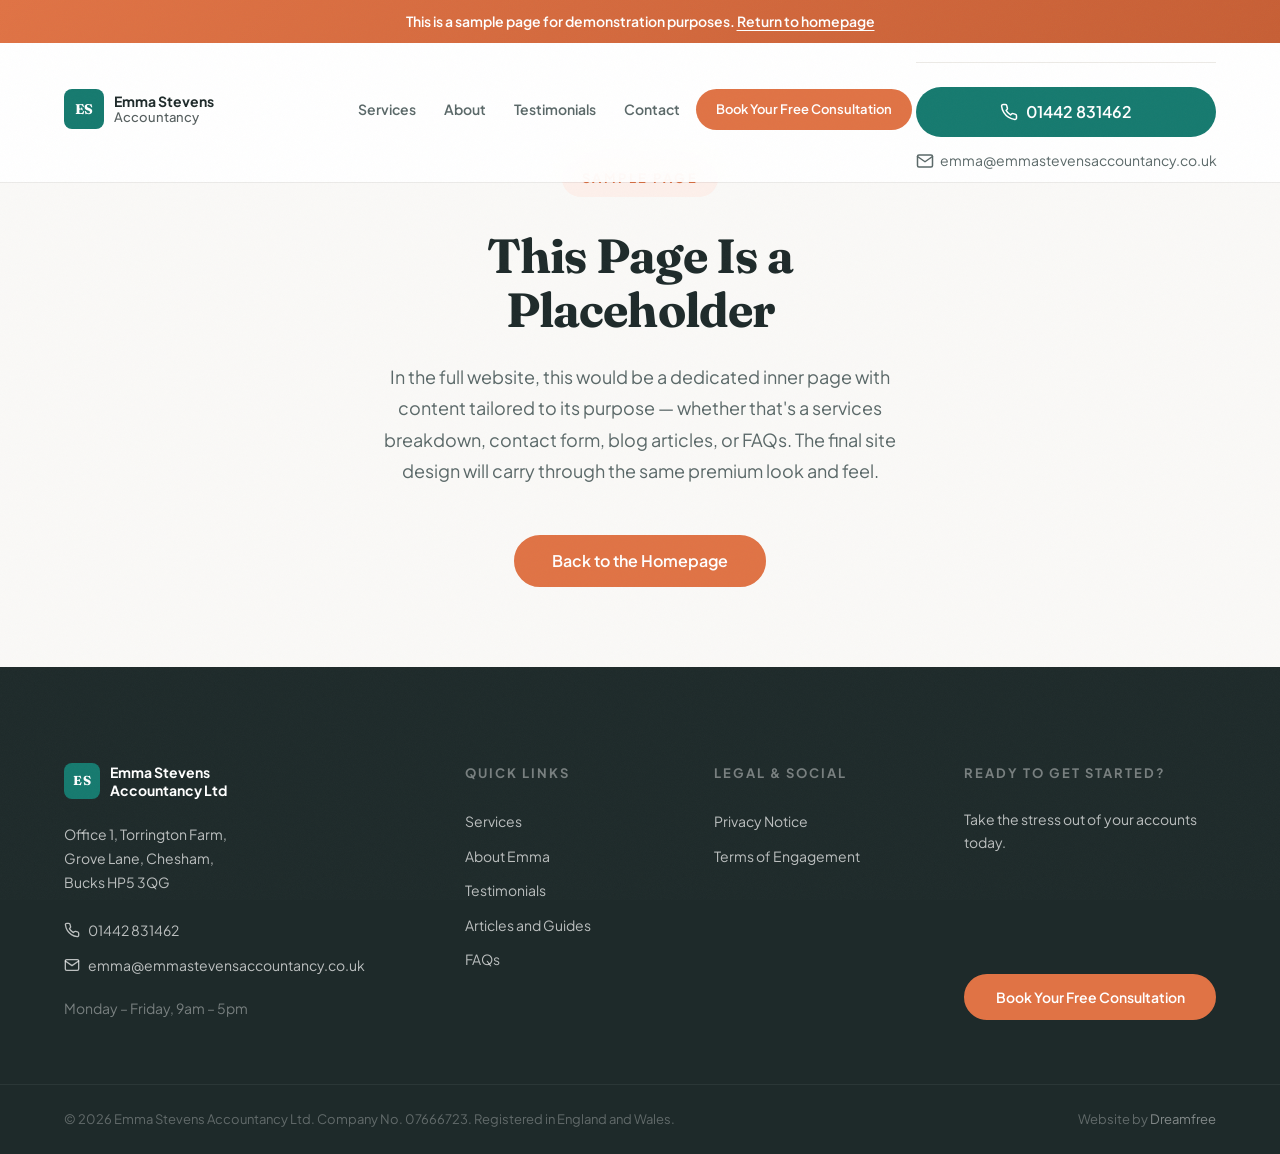
==== sample.html @ e162d207 "Initial commit: Emma Stevens Accountancy demo site StoryBrand SB7 framework homepage with all 10 sec" ====
<!DOCTYPE html>
<html lang="en">
<head>
    <meta charset="UTF-8">
    <meta name="viewport" content="width=device-width, initial-scale=1.0">
    <title>Sample Page | Emma Stevens Accountancy</title>
    <meta name="robots" content="noindex, nofollow">
    <link rel="preconnect" href="https://fonts.googleapis.com">
    <link rel="preconnect" href="https://fonts.gstatic.com" crossorigin>
    <link href="https://fonts.googleapis.com/css2?family=Fraunces:opsz,wght@9..144,400;9..144,500;9..144,600;9..144,700;9..144,800&family=Plus+Jakarta+Sans:wght@300;400;500;600;700;800&display=swap" rel="stylesheet">
    <link rel="stylesheet" href="styles.css">
    <style>
        .sample-banner {
            background: linear-gradient(135deg, var(--color-accent), var(--color-accent-dark));
            color: #fff;
            text-align: center;
            padding: 0.625rem 1rem;
            font-size: var(--fs-sm);
            font-weight: 600;
            position: fixed;
            top: 0; left: 0; right: 0;
            z-index: 100;
        }
        .sample-banner a { color: #fff; text-decoration: underline; text-underline-offset: 3px; }
        .nav { top: 36px; }
        .sample-page { min-height: 70vh; display: flex; align-items: center; justify-content: center; text-align: center; padding: 10rem 1.5rem 5rem; background: var(--color-bg); }
        .sample-page__inner { max-width: 560px; }
        .sample-page__tag {
            display: inline-flex; align-items: center; gap: 0.5rem;
            font-size: var(--fs-xs); font-weight: 700; text-transform: uppercase;
            letter-spacing: 2.5px; color: var(--color-accent);
            background: var(--color-accent-light); padding: 0.5rem 1.25rem;
            border-radius: 50px; margin-bottom: var(--space-xl);
        }
        .sample-page__title {
            font-family: var(--font-heading); font-size: clamp(var(--fs-3xl), 4vw, var(--fs-4xl));
            font-weight: 700; line-height: var(--lh-heading);
            margin-bottom: var(--space-lg); letter-spacing: -0.02em;
        }
        .sample-page__text { font-size: var(--fs-lg); color: var(--color-text-muted); line-height: 1.75; margin-bottom: var(--space-2xl); }
    </style>
</head>
<body>
    <div class="grain" aria-hidden="true"></div>

    <div class="sample-banner">
        This is a sample page for demonstration purposes. <a href="index.html">Return to homepage</a>
    </div>

    <header class="nav nav--scrolled" id="nav">
        <div class="nav__inner">
            <a href="index.html" class="nav__logo" aria-label="Emma Stevens Accountancy - Home">
                <span class="nav__logo-icon">ES</span>
                <span class="nav__logo-text" style="color: var(--color-text);">Emma Stevens<span class="nav__logo-sub">Accountancy</span></span>
            </a>
            <button class="nav__toggle" id="navToggle" aria-label="Open menu" aria-expanded="false">
                <span style="background: var(--color-text);"></span>
                <span style="background: var(--color-text);"></span>
                <span style="background: var(--color-text);"></span>
            </button>
            <nav class="nav__menu" id="navMenu" role="navigation" aria-label="Main navigation">
                <a href="index.html#services" class="nav__link">Services</a>
                <a href="index.html#guide" class="nav__link">About</a>
                <a href="index.html#testimonials" class="nav__link">Testimonials</a>
                <a href="sample.html" class="nav__link">Contact</a>
                <a href="index.html#book" class="nav__cta">Book Your Free Consultation</a>
                <div class="nav__mobile-contact">
                    <a href="tel:01442831462" class="nav__phone">
                        <svg width="18" height="18" viewBox="0 0 24 24" fill="none" stroke="currentColor" stroke-width="2" stroke-linecap="round" stroke-linejoin="round" aria-hidden="true"><path d="M22 16.92v3a2 2 0 0 1-2.18 2 19.79 19.79 0 0 1-8.63-3.07 19.5 19.5 0 0 1-6-6 19.79 19.79 0 0 1-3.07-8.67A2 2 0 0 1 4.11 2h3a2 2 0 0 1 2 1.72 12.84 12.84 0 0 0 .7 2.81 2 2 0 0 1-.45 2.11L8.09 9.91a16 16 0 0 0 6 6l1.27-1.27a2 2 0 0 1 2.11-.45 12.84 12.84 0 0 0 2.81.7A2 2 0 0 1 22 16.92z"/></svg>
                        01442 831462
                    </a>
                    <a href="mailto:emma@emmastevensaccountancy.co.uk" class="nav__email">
                        <svg width="18" height="18" viewBox="0 0 24 24" fill="none" stroke="currentColor" stroke-width="2" stroke-linecap="round" stroke-linejoin="round" aria-hidden="true"><path d="M4 4h16c1.1 0 2 .9 2 2v12c0 1.1-.9 2-2 2H4c-1.1 0-2-.9-2-2V6c0-1.1.9-2 2-2z"/><polyline points="22,6 12,13 2,6"/></svg>
                        emma@emmastevensaccountancy.co.uk
                    </a>
                </div>
            </nav>
        </div>
    </header>

    <main class="sample-page">
        <div class="sample-page__inner">
            <span class="sample-page__tag">Sample Page</span>
            <h1 class="sample-page__title">This Page Is a Placeholder</h1>
            <p class="sample-page__text">In the full website, this would be a dedicated inner page with content tailored to its purpose &mdash; whether that's a services breakdown, contact form, blog articles, or FAQs. The final site design will carry through the same premium look and feel.</p>
            <a href="index.html" class="btn btn--primary btn--lg">Back to the Homepage</a>
        </div>
    </main>

    <footer class="footer">
        <div class="container">
            <div class="footer__grid">
                <div class="footer__col">
                    <div class="footer__brand">
                        <span class="nav__logo-icon">ES</span>
                        <span class="footer__brand-name">Emma Stevens<br>Accountancy Ltd</span>
                    </div>
                    <address class="footer__address">Office 1, Torrington Farm,<br>Grove Lane, Chesham,<br>Bucks HP5 3QG</address>
                    <div class="footer__contact-row"><a href="tel:01442831462" class="footer__link"><svg width="16" height="16" viewBox="0 0 24 24" fill="none" stroke="currentColor" stroke-width="2" stroke-linecap="round" stroke-linejoin="round"><path d="M22 16.92v3a2 2 0 0 1-2.18 2 19.79 19.79 0 0 1-8.63-3.07 19.5 19.5 0 0 1-6-6 19.79 19.79 0 0 1-3.07-8.67A2 2 0 0 1 4.11 2h3a2 2 0 0 1 2 1.72 12.84 12.84 0 0 0 .7 2.81 2 2 0 0 1-.45 2.11L8.09 9.91a16 16 0 0 0 6 6l1.27-1.27a2 2 0 0 1 2.11-.45 12.84 12.84 0 0 0 2.81.7A2 2 0 0 1 22 16.92z"/></svg> 01442 831462</a></div>
                    <div class="footer__contact-row"><a href="mailto:emma@emmastevensaccountancy.co.uk" class="footer__link"><svg width="16" height="16" viewBox="0 0 24 24" fill="none" stroke="currentColor" stroke-width="2" stroke-linecap="round" stroke-linejoin="round"><path d="M4 4h16c1.1 0 2 .9 2 2v12c0 1.1-.9 2-2 2H4c-1.1 0-2-.9-2-2V6c0-1.1.9-2 2-2z"/><polyline points="22,6 12,13 2,6"/></svg> emma@emmastevensaccountancy.co.uk</a></div>
                    <p class="footer__hours">Monday &ndash; Friday, 9am &ndash; 5pm</p>
                </div>
                <div class="footer__col">
                    <h4 class="footer__heading">Quick Links</h4>
                    <ul class="footer__links">
                        <li><a href="index.html#services">Services</a></li>
                        <li><a href="index.html#guide">About Emma</a></li>
                        <li><a href="index.html#testimonials">Testimonials</a></li>
                        <li><a href="sample.html">Articles and Guides</a></li>
                        <li><a href="sample.html">FAQs</a></li>
                    </ul>
                </div>
                <div class="footer__col">
                    <h4 class="footer__heading">Legal &amp; Social</h4>
                    <ul class="footer__links">
                        <li><a href="sample.html">Privacy Notice</a></li>
                        <li><a href="sample.html">Terms of Engagement</a></li>
                    </ul>
                </div>
                <div class="footer__col footer__col--cta">
                    <h4 class="footer__heading">Ready to get started?</h4>
                    <p class="footer__cta-text">Take the stress out of your accounts today.</p>
                    <a href="index.html#book" class="btn btn--primary btn--full">Book Your Free Consultation</a>
                </div>
            </div>
        </div>
        <div class="footer__bottom">
            <div class="container footer__bottom-inner">
                <p>&copy; 2026 Emma Stevens Accountancy Ltd. Company No. 07666723. Registered in England and Wales.</p>
                <p>Website by <a href="sample.html" class="footer__dreamfree">Dreamfree</a></p>
            </div>
        </div>
    </footer>

    <script>
        var t = document.getElementById('navToggle'), m = document.getElementById('navMenu');
        if (t && m) { t.addEventListener('click', function () { var o = m.classList.toggle('is-open'); t.setAttribute('aria-expanded', o); document.body.style.overflow = o ? 'hidden' : ''; }); m.querySelectorAll('a').forEach(function (l) { l.addEventListener('click', function () { m.classList.remove('is-open'); t.setAttribute('aria-expanded', 'false'); document.body.style.overflow = ''; }); }); }
    </script>
</body>
</html>
---- styles.css ----
/* ============================================================
   EMMA STEVENS ACCOUNTANCY — Premium Design System v2
   Typography: Fraunces (headings) + Plus Jakarta Sans (body)
   Palette: Deep Teal + Warm Coral + Soft Gold accents
   ============================================================ */

:root {
    --color-primary:       #167a6f;
    --color-primary-dark:  #0f5c53;
    --color-primary-deeper:#0a3d38;
    --color-primary-light: #e0f5f1;
    --color-primary-50:    #f0faf8;
    --color-accent:        #e07345;
    --color-accent-dark:   #c75f35;
    --color-accent-light:  #fdf0eb;
    --color-gold:          #c9a84c;
    --color-gold-light:    #faf5e8;
    --color-bg:            #faf9f7;
    --color-bg-alt:        #f4f2ef;
    --color-bg-white:      #ffffff;
    --color-text:          #1e2a2a;
    --color-text-muted:    #5a6868;
    --color-text-light:    #8a9696;
    --color-border:        #e2dfd9;
    --color-border-light:  #eceae6;

    --font-heading: 'Fraunces', Georgia, serif;
    --font-body:    'Plus Jakarta Sans', -apple-system, BlinkMacSystemFont, 'Segoe UI', sans-serif;

    --fs-base:  1rem;
    --fs-sm:    0.875rem;
    --fs-xs:    0.8125rem;
    --fs-lg:    1.125rem;
    --fs-xl:    1.25rem;
    --fs-2xl:   1.5rem;
    --fs-3xl:   2.25rem;
    --fs-4xl:   3rem;
    --fs-5xl:   3.75rem;
    --fs-6xl:   4.5rem;
    --lh-body:  1.65;
    --lh-heading: 1.12;

    --space-xs:  0.5rem;
    --space-sm:  0.75rem;
    --space-md:  1rem;
    --space-lg:  1.5rem;
    --space-xl:  2rem;
    --space-2xl: 3rem;
    --space-3xl: 4rem;
    --space-4xl: 6rem;
    --space-5xl: 8rem;
    --space-6xl: 10rem;

    --container-max: 1200px;
    --container-pad: 1.5rem;
    --radius:    14px;
    --radius-sm: 8px;
    --radius-lg: 24px;
    --radius-xl: 32px;

    --ease-out:   cubic-bezier(0.22, 1, 0.36, 1);
    --ease-spring: cubic-bezier(0.34, 1.56, 0.64, 1);
    --transition-fast: 180ms var(--ease-out);
    --transition-base: 300ms var(--ease-out);
    --transition-slow: 500ms var(--ease-out);

    --shadow-sm:  0 1px 3px rgba(0,0,0,0.03), 0 1px 2px rgba(0,0,0,0.05);
    --shadow-md:  0 4px 16px rgba(0,0,0,0.06), 0 2px 4px rgba(0,0,0,0.03);
    --shadow-lg:  0 16px 48px rgba(0,0,0,0.08), 0 4px 12px rgba(0,0,0,0.03);
    --shadow-xl:  0 24px 64px rgba(0,0,0,0.12), 0 8px 24px rgba(0,0,0,0.04);
    --shadow-glow: 0 8px 32px rgba(224, 115, 69, 0.4);

    --z-loader: 100;
    --z-nav:    50;
    --z-mobile: 40;
    --z-overlay: 30;
}

/* ---------- RESET ---------- */
*, *::before, *::after { box-sizing: border-box; margin: 0; padding: 0; }
html { scroll-behavior: smooth; scroll-padding-top: 80px; -webkit-text-size-adjust: 100%; }

@media (prefers-reduced-motion: reduce) {
    html { scroll-behavior: auto; }
    *, *::before, *::after {
        animation-duration: 0.01ms !important;
        transition-duration: 0.01ms !important;
    }
}

body {
    font-family: var(--font-body);
    font-size: var(--fs-base);
    line-height: var(--lh-body);
    color: var(--color-text);
    background: var(--color-bg);
    -webkit-font-smoothing: antialiased;
    -moz-osx-font-smoothing: grayscale;
    overflow-x: hidden;
}
body.is-loading { overflow: hidden; }

img { max-width: 100%; height: auto; display: block; }
a { color: inherit; text-decoration: none; }
ul, ol { list-style: none; }
address { font-style: normal; }
.sr-only { position: absolute; width: 1px; height: 1px; padding: 0; margin: -1px; overflow: hidden; clip: rect(0,0,0,0); white-space: nowrap; border: 0; }

.container { max-width: var(--container-max); margin: 0 auto; padding: 0 var(--container-pad); }

/* ---------- GRAIN OVERLAY ---------- */
.grain {
    position: fixed;
    inset: 0;
    pointer-events: none;
    z-index: 999;
    opacity: 0.028;
    background-image: url("data:image/svg+xml,%3Csvg viewBox='0 0 256 256' xmlns='http://www.w3.org/2000/svg'%3E%3Cfilter id='n'%3E%3CfeTurbulence type='fractalNoise' baseFrequency='0.9' numOctaves='4' stitchTiles='stitch'/%3E%3C/filter%3E%3Crect width='100%25' height='100%25' filter='url(%23n)'/%3E%3C/svg%3E");
    background-repeat: repeat;
    background-size: 180px;
}

/* ---------- PAGE LOADER ---------- */
.loader {
    position: fixed;
    inset: 0;
    z-index: var(--z-loader);
    background: var(--color-primary-deeper);
    display: flex;
    align-items: center;
    justify-content: center;
    transition: opacity 0.6s var(--ease-out), visibility 0.6s;
}
.loader.is-hidden { opacity: 0; visibility: hidden; pointer-events: none; }
.loader__inner { text-align: center; }
.loader__logo {
    display: inline-flex;
    align-items: center;
    justify-content: center;
    width: 56px;
    height: 56px;
    background: var(--color-primary);
    color: #fff;
    font-family: var(--font-heading);
    font-weight: 700;
    font-size: var(--fs-xl);
    border-radius: var(--radius-sm);
    margin-bottom: var(--space-xl);
    letter-spacing: 1px;
}
.loader__bar {
    width: 120px;
    height: 3px;
    background: rgba(255,255,255,0.15);
    border-radius: 3px;
    overflow: hidden;
}
.loader__fill {
    width: 0;
    height: 100%;
    background: var(--color-accent);
    border-radius: 3px;
    animation: loaderFill 1.2s var(--ease-out) forwards;
}
@keyframes loaderFill { to { width: 100%; } }

/* ---------- SECTION TAGS & TITLES ---------- */
.section-tag {
    display: inline-flex;
    align-items: center;
    gap: 0.5rem;
    font-family: var(--font-body);
    font-size: var(--fs-xs);
    font-weight: 700;
    text-transform: uppercase;
    letter-spacing: 2.5px;
    color: var(--color-primary);
    margin-bottom: var(--space-lg);
}
.section-tag::before {
    content: '';
    width: 24px;
    height: 2px;
    background: var(--color-primary);
    border-radius: 2px;
}
.section-tag--light { color: rgba(255,255,255,0.7); }
.section-tag--light::before { background: rgba(255,255,255,0.3); }

.section-title {
    font-family: var(--font-heading);
    font-size: clamp(var(--fs-3xl), 4vw, var(--fs-4xl));
    font-weight: 700;
    line-height: var(--lh-heading);
    text-align: center;
    color: var(--color-text);
    margin-bottom: var(--space-md);
    letter-spacing: -0.02em;
}
.section-title--left { text-align: left; }
.section-subtitle {
    font-size: var(--fs-lg);
    color: var(--color-text-muted);
    text-align: center;
    max-width: 620px;
    margin: 0 auto var(--space-3xl);
    line-height: 1.7;
}

/* ---------- BUTTONS ---------- */
.btn {
    display: inline-flex;
    align-items: center;
    justify-content: center;
    gap: 0.5rem;
    font-family: var(--font-body);
    font-weight: 600;
    font-size: var(--fs-sm);
    line-height: 1;
    padding: 0.875rem 1.75rem;
    border-radius: 50px;
    border: 2px solid transparent;
    cursor: pointer;
    transition: all var(--transition-base);
    white-space: nowrap;
    position: relative;
}
.btn:focus-visible { outline: 3px solid var(--color-primary); outline-offset: 3px; }
.btn--primary { background: var(--color-accent); color: #fff; border-color: var(--color-accent); }
.btn--primary:hover { background: var(--color-accent-dark); border-color: var(--color-accent-dark); transform: translateY(-2px); box-shadow: var(--shadow-glow); }
.btn--accent { background: var(--color-primary); color: #fff; border-color: var(--color-primary); }
.btn--accent:hover { background: var(--color-primary-dark); border-color: var(--color-primary-dark); transform: translateY(-2px); box-shadow: 0 8px 32px rgba(22, 122, 111, 0.4); }
.btn--white { background: #fff; color: var(--color-primary-dark); border-color: #fff; }
.btn--white:hover { background: var(--color-primary-light); border-color: var(--color-primary-light); transform: translateY(-2px); box-shadow: 0 8px 32px rgba(0,0,0,0.15); }
.btn--outline { background: transparent; color: var(--color-primary); border-color: var(--color-border); }
.btn--outline:hover { background: var(--color-primary); color: #fff; border-color: var(--color-primary); transform: translateY(-2px); }
.btn--ghost { background: rgba(255,255,255,0.1); color: #fff; border-color: rgba(255,255,255,0.25); backdrop-filter: blur(4px); }
.btn--ghost:hover { background: rgba(255,255,255,0.2); border-color: rgba(255,255,255,0.5); transform: translateY(-2px); }
.btn--lg { padding: 1rem 2.25rem; font-size: var(--fs-base); }
.btn--full { width: 100%; }
.btn--glow::after {
    content: '';
    position: absolute;
    inset: -3px;
    border-radius: inherit;
    background: linear-gradient(135deg, var(--color-accent), var(--color-gold));
    z-index: -1;
    opacity: 0;
    filter: blur(12px);
    transition: opacity var(--transition-base);
}
.btn--glow:hover::after { opacity: 0.5; }

/* ============================================================
   NAVIGATION
   ============================================================ */
.nav {
    position: fixed;
    top: 0; left: 0; right: 0;
    z-index: var(--z-nav);
    padding: 1rem 0;
    transition: all var(--transition-base);
}
.nav--scrolled {
    background: rgba(255,255,255,0.92);
    backdrop-filter: blur(16px) saturate(180%);
    box-shadow: 0 1px 0 rgba(0,0,0,0.06);
    padding: 0.625rem 0;
}
.nav__inner {
    max-width: var(--container-max);
    margin: 0 auto;
    padding: 0 var(--container-pad);
    display: flex;
    align-items: center;
    justify-content: space-between;
    gap: 1rem;
}
.nav__logo {
    display: flex;
    align-items: center;
    gap: 0.625rem;
    cursor: pointer;
    flex-shrink: 0;
}
.nav__logo-icon {
    display: flex;
    align-items: center;
    justify-content: center;
    width: 40px;
    height: 40px;
    background: var(--color-primary);
    color: #fff;
    font-family: var(--font-heading);
    font-weight: 700;
    font-size: var(--fs-sm);
    border-radius: var(--radius-sm);
    letter-spacing: 0.5px;
}
.nav__logo-text {
    font-weight: 700;
    font-size: var(--fs-sm);
    color: #fff;
    line-height: 1.2;
    transition: color var(--transition-base);
}
.nav--scrolled .nav__logo-text { color: var(--color-text); }
.nav__logo-sub { display: block; font-weight: 500; font-size: var(--fs-xs); opacity: 0.75; }

.nav__toggle {
    display: flex;
    flex-direction: column;
    gap: 5px;
    background: none;
    border: none;
    cursor: pointer;
    padding: 8px;
    z-index: 60;
    position: relative;
}
.nav__toggle span {
    display: block;
    width: 22px;
    height: 2px;
    background: #fff;
    border-radius: 2px;
    transition: all var(--transition-base);
}
.nav--scrolled .nav__toggle span { background: var(--color-text); }
/* When menu is open, always use dark lines so X is visible on white bg */
.nav__toggle[aria-expanded="true"] span { background: var(--color-text); }
.nav__toggle[aria-expanded="true"] span:nth-child(1) { transform: rotate(45deg) translate(5px, 5px); }
.nav__toggle[aria-expanded="true"] span:nth-child(2) { opacity: 0; }
.nav__toggle[aria-expanded="true"] span:nth-child(3) { transform: rotate(-45deg) translate(5px, -5px); }

.nav__menu {
    display: none;
    position: fixed;
    top: 0; left: 0; right: 0; bottom: 0;
    width: 100vw;
    height: 100vh;
    height: 100dvh;
    background: #ffffff;
    flex-direction: column;
    align-items: center;
    justify-content: center;
    gap: 1.75rem;
    z-index: 58;
}
.nav__menu.is-open { display: flex; }
.nav__link {
    font-size: var(--fs-xl);
    font-weight: 600;
    color: var(--color-text);
    transition: color var(--transition-fast);
    cursor: pointer;
}
.nav__link:hover { color: var(--color-primary); }
.nav__cta {
    display: inline-flex;
    align-items: center;
    justify-content: center;
    padding: 0.75rem 1.5rem;
    background: var(--color-accent);
    color: #fff;
    font-weight: 600;
    font-size: var(--fs-sm);
    border-radius: 50px;
    transition: all var(--transition-base);
    cursor: pointer;
}
.nav__cta:hover { background: var(--color-accent-dark); transform: translateY(-1px); box-shadow: var(--shadow-glow); }

@media (min-width: 900px) {
    .nav__toggle { display: none; }
    .nav__menu {
        display: flex;
        position: static;
        width: auto;
        height: auto;
        background: none;
        backdrop-filter: none;
        flex-direction: row;
        gap: 0.25rem;
    }
    .nav__link {
        font-size: var(--fs-sm);
        padding: 0.5rem 0.75rem;
        color: rgba(255,255,255,0.85);
        border-radius: 50px;
    }
    .nav--scrolled .nav__link { color: var(--color-text-muted); }
    .nav--scrolled .nav__link:hover { color: var(--color-primary); background: var(--color-primary-50); }
    .nav__link:hover { color: #fff; background: rgba(255,255,255,0.1); }
    .nav__cta { font-size: var(--fs-xs); padding: 0.6rem 1.25rem; }
    .nav__mobile-contact { display: none; }
}
/* Mobile nav contact info */
.nav__mobile-contact {
    display: flex;
    flex-direction: column;
    align-items: center;
    gap: 0.75rem;
    margin-top: 1rem;
    padding-top: 1.5rem;
    border-top: 1px solid var(--color-border-light);
    width: 80%;
    max-width: 300px;
}
.nav__phone {
    display: inline-flex;
    align-items: center;
    justify-content: center;
    gap: 0.5rem;
    padding: 0.75rem 1.5rem;
    background: var(--color-primary);
    color: #fff;
    font-weight: 600;
    font-size: var(--fs-base);
    border-radius: 50px;
    transition: all var(--transition-base);
    cursor: pointer;
    width: 100%;
}
.nav__phone:hover { background: var(--color-primary-dark); }
.nav__email {
    display: inline-flex;
    align-items: center;
    gap: 0.375rem;
    font-size: var(--fs-sm);
    color: var(--color-text-muted);
    transition: color var(--transition-fast);
    cursor: pointer;
}
.nav__email:hover { color: var(--color-primary); }

/* ============================================================
   HERO
   ============================================================ */
.hero {
    position: relative;
    min-height: 100vh;
    min-height: 100dvh;
    display: flex;
    align-items: center;
    overflow: hidden;
    padding-bottom: var(--space-3xl);
}
.hero__bg { position: absolute; inset: 0; }
.hero__bg-img { width: 100%; height: 100%; object-fit: cover; object-position: center; }
.hero__overlay {
    position: absolute;
    inset: 0;
    background:
        radial-gradient(ellipse at 20% 50%, rgba(10, 61, 56, 0.95) 0%, transparent 70%),
        radial-gradient(ellipse at 80% 20%, rgba(22, 122, 111, 0.6) 0%, transparent 50%),
        linear-gradient(160deg, rgba(10, 61, 56, 0.93) 0%, rgba(22, 122, 111, 0.82) 50%, rgba(22, 122, 111, 0.65) 100%);
}

/* Floating shapes */
.hero__shapes { position: absolute; inset: 0; pointer-events: none; }
.hero__shape {
    position: absolute;
    border-radius: 50%;
    opacity: 0.06;
    background: #fff;
}
.hero__shape--1 { width: 600px; height: 600px; top: -200px; right: -100px; animation: float 20s ease-in-out infinite; }
.hero__shape--2 { width: 300px; height: 300px; bottom: 10%; left: 60%; animation: float 15s ease-in-out infinite reverse; }
.hero__shape--3 { width: 150px; height: 150px; top: 40%; right: 20%; animation: float 12s ease-in-out infinite 3s; }
@keyframes float {
    0%, 100% { transform: translate(0, 0) scale(1); }
    33% { transform: translate(30px, -20px) scale(1.05); }
    66% { transform: translate(-20px, 15px) scale(0.95); }
}

.hero__content { position: relative; z-index: 2; padding-top: 8rem; padding-bottom: 2rem; width: 100%; }
.hero__text { max-width: 720px; }

.hero__label {
    display: inline-flex;
    align-items: center;
    gap: 0.625rem;
    font-size: var(--fs-xs);
    font-weight: 600;
    text-transform: uppercase;
    letter-spacing: 2.5px;
    color: rgba(255,255,255,0.6);
    margin-bottom: var(--space-xl);
}
.hero__label-dot {
    width: 8px;
    height: 8px;
    background: var(--color-accent);
    border-radius: 50%;
    animation: pulse 2s ease-in-out infinite;
}
@keyframes pulse {
    0%, 100% { opacity: 1; transform: scale(1); }
    50% { opacity: 0.5; transform: scale(1.4); }
}

.hero__title {
    font-family: var(--font-heading);
    font-size: clamp(var(--fs-3xl), 6vw, var(--fs-6xl));
    font-weight: 700;
    line-height: 1.08;
    color: #fff;
    margin-bottom: var(--space-xl);
    letter-spacing: -0.03em;
}
.hero__title span, .hero__title em { display: block; }
.hero__title em {
    font-style: italic;
    color: var(--color-gold);
    font-weight: 500;
}
.hero__subtitle {
    font-size: clamp(var(--fs-base), 1.8vw, var(--fs-lg));
    color: rgba(255,255,255,0.8);
    line-height: 1.7;
    margin-bottom: var(--space-2xl);
    max-width: 540px;
}
.hero__actions { display: flex; flex-wrap: wrap; gap: var(--space-md); margin-bottom: var(--space-2xl); }
/* On desktop: hide the call button in hero, show guide button */
.hero__call-btn { display: none; }
@media (max-width: 899px) {
    /* On mobile: show call button, hide guide button */
    .hero__call-btn { display: inline-flex; }
    .hero__guide-btn { display: none; }
    .hero__actions { gap: var(--space-sm); margin-bottom: var(--space-xl); }
}

/* Hero Stats */
.hero__stats {
    display: flex;
    align-items: center;
    gap: var(--space-2xl);
    flex-wrap: wrap;
    padding: var(--space-xl) var(--space-2xl);
    background: rgba(255,255,255,0.06);
    border: 1px solid rgba(255,255,255,0.1);
    border-radius: var(--radius-lg);
    backdrop-filter: blur(8px);
    max-width: fit-content;
}
.hero__stat { text-align: center; }
.hero__stat-number, .hero__stat-word {
    font-family: var(--font-heading);
    font-size: var(--fs-3xl);
    font-weight: 700;
    color: #fff;
    line-height: 1;
}
.hero__stat-word { display: block; }
.hero__stat-suffix { font-family: var(--font-heading); font-size: var(--fs-3xl); font-weight: 700; color: var(--color-gold); }
.hero__stat-label { display: block; font-size: var(--fs-xs); color: rgba(255,255,255,0.5); margin-top: 0.375rem; text-transform: uppercase; letter-spacing: 1px; }
.hero__stat-divider { width: 1px; height: 40px; background: rgba(255,255,255,0.12); flex-shrink: 0; }

/* Scroll indicator */
.hero__scroll {
    position: absolute;
    bottom: 2rem;
    left: 50%;
    transform: translateX(-50%);
    z-index: 2;
    display: none;
}
@media (min-width: 768px) {
    .hero__scroll { display: block; }
}
.hero__scroll-line {
    width: 1px;
    height: 48px;
    background: rgba(255,255,255,0.15);
    position: relative;
    overflow: hidden;
}
.hero__scroll-line::after {
    content: '';
    position: absolute;
    top: -48px;
    left: 0;
    width: 100%;
    height: 48px;
    background: linear-gradient(to bottom, transparent, rgba(255,255,255,0.6));
    animation: scrollLine 2s ease-in-out infinite;
}
@keyframes scrollLine {
    0% { transform: translateY(0); }
    100% { transform: translateY(96px); }
}

/* Hero reveal animations */
.reveal-hero { opacity: 0; transform: translateY(24px); transition: opacity 0.7s var(--ease-out), transform 0.7s var(--ease-out); }
.reveal-hero.is-visible { opacity: 1; transform: translateY(0); }
.reveal-hero[data-delay="1"] { transition-delay: 0.1s; }
.reveal-hero[data-delay="2"] { transition-delay: 0.2s; }
.reveal-hero[data-delay="3"] { transition-delay: 0.35s; }
.reveal-hero[data-delay="4"] { transition-delay: 0.5s; }
.reveal-hero[data-delay="5"] { transition-delay: 0.65s; }
.reveal-hero[data-delay="6"] { transition-delay: 0.85s; }

/* ============================================================
   WAVE DIVIDER
   ============================================================ */
.wave { color: var(--color-bg-white); margin-top: -1px; position: relative; z-index: 2; }
.wave svg { display: block; width: 100%; height: auto; }

/* ============================================================
   STAKES
   ============================================================ */
.stakes { padding: var(--space-4xl) 0 var(--space-5xl); background: var(--color-bg-white); }
.stakes__inner { max-width: 760px; margin: 0 auto; text-align: center; }
.stakes__title {
    font-family: var(--font-heading);
    font-size: clamp(var(--fs-2xl), 3vw, var(--fs-3xl));
    font-weight: 700;
    line-height: var(--lh-heading);
    margin-bottom: var(--space-xl);
    letter-spacing: -0.02em;
}
.stakes__text { font-size: var(--fs-lg); color: var(--color-text-muted); line-height: 1.8; }

/* ============================================================
   BENEFITS
   ============================================================ */
.benefits {
    padding: var(--space-5xl) 0;
    background: var(--color-bg);
    text-align: center;
}
.benefits .section-title { margin-bottom: var(--space-3xl); }
.benefits__grid {
    display: grid;
    grid-template-columns: 1fr;
    gap: var(--space-xl);
}
@media (min-width: 600px) { .benefits__grid { grid-template-columns: repeat(2, 1fr); } }
@media (min-width: 960px) { .benefits__grid { grid-template-columns: repeat(4, 1fr); } }

.benefits__card {
    position: relative;
    border-radius: var(--radius);
    padding: 2px;
    background: var(--color-border-light);
    transition: all var(--transition-slow);
    cursor: default;
}
.benefits__card:hover {
    background: linear-gradient(135deg, var(--color-primary-light), var(--color-gold-light));
    transform: translateY(-6px);
    box-shadow: var(--shadow-lg);
}
.benefits__card-glow {
    position: absolute;
    inset: 0;
    border-radius: inherit;
    background: radial-gradient(circle at 50% 0%, var(--color-primary), transparent 70%);
    opacity: 0;
    transition: opacity var(--transition-slow);
    filter: blur(40px);
    z-index: 0;
}
.benefits__card:hover .benefits__card-glow { opacity: 0.08; }
.benefits__card-inner {
    background: var(--color-bg-white);
    border-radius: calc(var(--radius) - 2px);
    padding: var(--space-2xl) var(--space-xl);
    position: relative;
    z-index: 1;
    height: 100%;
}
.benefits__card-icon {
    display: inline-flex;
    align-items: center;
    justify-content: center;
    width: 56px;
    height: 56px;
    border-radius: var(--radius-sm);
    background: var(--color-primary-light);
    color: var(--color-primary);
    margin-bottom: var(--space-lg);
    transition: all var(--transition-base);
}
.benefits__card:hover .benefits__card-icon {
    background: var(--color-primary);
    color: #fff;
    transform: scale(1.08);
}
.benefits__card-title {
    font-family: var(--font-heading);
    font-size: var(--fs-xl);
    font-weight: 600;
    margin-bottom: var(--space-sm);
    letter-spacing: -0.01em;
}
.benefits__card-text { font-size: var(--fs-sm); color: var(--color-text-muted); line-height: 1.7; }

/* ============================================================
   GUIDE
   ============================================================ */
.guide { padding: var(--space-5xl) 0; background: var(--color-bg-white); }
.guide__layout {
    display: grid;
    grid-template-columns: 1fr;
    gap: var(--space-3xl);
    align-items: start;
}
@media (min-width: 768px) { .guide__layout { grid-template-columns: 400px 1fr; gap: var(--space-4xl); } }

.guide__image-frame { position: relative; }
.guide__image-accent {
    position: absolute;
    top: -12px;
    left: -12px;
    right: 12px;
    bottom: 12px;
    border: 2px solid var(--color-primary-light);
    border-radius: var(--radius-lg);
    z-index: 0;
}
.guide__image-wrapper {
    position: relative;
    z-index: 1;
    border-radius: var(--radius-lg);
    overflow: hidden;
    box-shadow: var(--shadow-lg);
}
.guide__photo { width: 100%; aspect-ratio: 1; object-fit: cover; }
.guide__image-dots {
    position: absolute;
    bottom: -20px;
    right: -20px;
    width: 80px;
    height: 80px;
    z-index: 0;
    background-image: radial-gradient(circle, var(--color-primary-light) 2px, transparent 2px);
    background-size: 12px 12px;
}

.guide__badges {
    display: flex;
    gap: var(--space-md);
    margin-top: var(--space-2xl);
    flex-wrap: wrap;
    justify-content: center;
}
.guide__badge-item {
    background: var(--color-bg);
    border: 1px solid var(--color-border-light);
    border-radius: var(--radius-sm);
    padding: 0.625rem 1rem;
    display: flex;
    align-items: center;
    transition: all var(--transition-base);
}
.guide__badge-item:hover { border-color: var(--color-primary-light); box-shadow: var(--shadow-sm); }
.guide__badge { height: 32px; width: auto; object-fit: contain; }

.guide__empathy { font-size: var(--fs-lg); color: var(--color-text-muted); margin-bottom: var(--space-xl); line-height: 1.8; }
.guide__authority { font-size: var(--fs-base); color: var(--color-text); margin-bottom: var(--space-2xl); line-height: 1.8; }
.guide__quotes { display: flex; flex-direction: column; gap: var(--space-lg); }
.guide__quote {
    position: relative;
    background: var(--color-primary-50);
    border-left: 3px solid var(--color-primary);
    padding: var(--space-lg) var(--space-xl);
    border-radius: 0 var(--radius-sm) var(--radius-sm) 0;
}
.guide__quote-icon { position: absolute; top: 0.75rem; right: 1rem; }
.guide__quote p { font-size: var(--fs-base); color: var(--color-text); font-style: italic; line-height: 1.75; margin-bottom: var(--space-xs); }
.guide__quote footer { font-size: var(--fs-sm); font-weight: 600; color: var(--color-primary); }

/* ============================================================
   PLAN
   ============================================================ */
.plan {
    position: relative;
    padding: var(--space-5xl) 0;
    background: var(--color-primary-deeper);
    color: #fff;
    overflow: hidden;
}
.plan__bg {
    position: absolute;
    inset: 0;
    background:
        radial-gradient(ellipse at 30% 20%, rgba(22,122,111,0.5) 0%, transparent 60%),
        radial-gradient(ellipse at 70% 80%, rgba(201,168,76,0.15) 0%, transparent 50%);
}
.plan .section-title { color: #fff; }
.plan .section-subtitle {
    color: var(--color-gold);
    font-family: var(--font-heading);
    font-weight: 500;
    font-style: italic;
    text-transform: none;
    letter-spacing: 0;
    font-size: var(--fs-lg);
    margin-bottom: var(--space-3xl);
}
.plan__track { position: relative; max-width: 900px; margin: 0 auto; }

/* Animated vertical line */
.plan__line {
    display: none;
}
@media (min-width: 768px) {
    .plan__line {
        display: block;
        position: absolute;
        left: 32px;
        top: 0;
        bottom: 0;
        width: 2px;
        background: rgba(255,255,255,0.1);
    }
    .plan__line-fill {
        width: 100%;
        height: 0;
        background: linear-gradient(to bottom, var(--color-gold), var(--color-primary));
        border-radius: 2px;
        transition: height 1.2s var(--ease-out);
    }
}

.plan__steps {
    display: flex;
    flex-direction: column;
    gap: var(--space-2xl);
}
.plan__step {
    display: flex;
    gap: var(--space-xl);
    align-items: flex-start;
}
.plan__step-marker { position: relative; z-index: 2; flex-shrink: 0; }
.plan__step-number {
    display: flex;
    align-items: center;
    justify-content: center;
    width: 64px;
    height: 64px;
    border-radius: 50%;
    background: linear-gradient(135deg, var(--color-primary), var(--color-primary-dark));
    border: 2px solid rgba(255,255,255,0.15);
    font-family: var(--font-heading);
    font-size: var(--fs-2xl);
    font-weight: 700;
    color: #fff;
    box-shadow: 0 4px 24px rgba(0,0,0,0.2);
}
.plan__step-content { padding-top: 0.75rem; }
.plan__step-title {
    font-family: var(--font-heading);
    font-size: var(--fs-xl);
    font-weight: 600;
    margin-bottom: var(--space-sm);
}
.plan__step-text { font-size: var(--fs-sm); color: rgba(255,255,255,0.7); line-height: 1.75; max-width: 400px; }

.plan__cta { text-align: center; margin-top: var(--space-3xl); position: relative; z-index: 2; }

/* ============================================================
   EXPLAINER
   ============================================================ */
.explainer { padding: var(--space-5xl) 0; background: var(--color-bg); }
.explainer__inner { max-width: 760px; margin: 0 auto; text-align: center; }
.explainer__title {
    font-family: var(--font-heading);
    font-size: clamp(var(--fs-2xl), 3vw, var(--fs-3xl));
    font-weight: 700;
    line-height: var(--lh-heading);
    margin-bottom: var(--space-xl);
    letter-spacing: -0.02em;
}
.explainer__divider { width: 60px; height: 3px; background: linear-gradient(90deg, var(--color-primary), var(--color-gold)); border-radius: 3px; margin: 0 auto var(--space-2xl); }
.explainer__text { font-size: var(--fs-lg); color: var(--color-text-muted); line-height: 1.85; margin-bottom: var(--space-xl); }
.explainer__location {
    display: inline-flex;
    align-items: center;
    gap: 0.5rem;
    font-size: var(--fs-base);
    color: var(--color-primary);
    font-weight: 600;
}

/* ============================================================
   TESTIMONIALS
   ============================================================ */
.testimonials {
    padding: var(--space-5xl) 0;
    background: var(--color-bg-white);
    text-align: center;
}
.testimonials .section-title { margin-bottom: var(--space-3xl); }
.testimonials__carousel { overflow: hidden; margin: 0 calc(-1 * var(--container-pad)); padding: 0 var(--container-pad); }
.testimonials__track {
    display: flex;
    gap: var(--space-xl);
    transition: transform 0.5s var(--ease-out);
}
.testimonials__card {
    flex: 0 0 calc(100% - 2rem);
    background: var(--color-bg);
    border: 1px solid var(--color-border-light);
    border-radius: var(--radius);
    padding: var(--space-2xl);
    text-align: left;
    display: flex;
    flex-direction: column;
    transition: all var(--transition-base);
}
@media (min-width: 600px) { .testimonials__card { flex: 0 0 calc(50% - 1rem); } }
@media (min-width: 960px) { .testimonials__card { flex: 0 0 calc(33.333% - 1.1rem); } }

.testimonials__card:hover { border-color: var(--color-primary-light); box-shadow: var(--shadow-md); }
.testimonials__stars { display: flex; gap: 2px; color: var(--color-gold); margin-bottom: var(--space-md); }
.testimonials__quote {
    font-size: var(--fs-base);
    color: var(--color-text);
    line-height: 1.75;
    flex: 1;
    margin-bottom: var(--space-xl);
    font-family: var(--font-heading);
    font-weight: 400;
    font-style: italic;
}
.testimonials__author {
    display: flex;
    align-items: center;
    gap: var(--space-sm);
    padding-top: var(--space-lg);
    border-top: 1px solid var(--color-border-light);
}
.testimonials__avatar {
    display: flex;
    align-items: center;
    justify-content: center;
    width: 44px;
    height: 44px;
    border-radius: 50%;
    background: var(--color-primary-light);
    color: var(--color-primary);
    font-weight: 700;
    font-size: var(--fs-sm);
    flex-shrink: 0;
}
.testimonials__name { font-weight: 600; font-size: var(--fs-sm); }
.testimonials__company { font-size: var(--fs-xs); color: var(--color-text-light); }

/* Carousel nav */
.testimonials__nav {
    display: flex;
    align-items: center;
    justify-content: center;
    gap: var(--space-lg);
    margin-top: var(--space-2xl);
}
.testimonials__btn {
    display: flex;
    align-items: center;
    justify-content: center;
    width: 44px;
    height: 44px;
    border: 1px solid var(--color-border);
    border-radius: 50%;
    background: var(--color-bg-white);
    color: var(--color-text);
    cursor: pointer;
    transition: all var(--transition-fast);
}
.testimonials__btn:hover { background: var(--color-primary); color: #fff; border-color: var(--color-primary); }
.testimonials__dots { display: flex; gap: 0.375rem; }
.testimonials__dot {
    width: 8px;
    height: 8px;
    border-radius: 50%;
    background: var(--color-border);
    border: none;
    cursor: pointer;
    transition: all var(--transition-fast);
    padding: 0;
}
.testimonials__dot.is-active { background: var(--color-primary); width: 24px; border-radius: 4px; }

/* ============================================================
   PRICING
   ============================================================ */
.pricing {
    padding: var(--space-5xl) 0;
    background: var(--color-bg);
    text-align: center;
}
.pricing .section-title { margin-bottom: var(--space-sm); }
.pricing .section-subtitle { margin-bottom: var(--space-3xl); }
.pricing__grid {
    display: grid;
    grid-template-columns: 1fr;
    gap: var(--space-xl);
    margin-bottom: var(--space-2xl);
    text-align: left;
}
@media (min-width: 768px) { .pricing__grid { grid-template-columns: repeat(3, 1fr); } }

.pricing__card {
    position: relative;
    background: var(--color-bg-white);
    border: 1px solid var(--color-border-light);
    border-radius: var(--radius);
    padding: var(--space-2xl);
    display: flex;
    flex-direction: column;
    transition: all var(--transition-slow);
}
.pricing__card:hover { transform: translateY(-6px); box-shadow: var(--shadow-xl); }
.pricing__card--featured {
    border-color: transparent;
    background: linear-gradient(var(--color-bg-white), var(--color-bg-white)) padding-box,
                linear-gradient(135deg, var(--color-primary), var(--color-gold)) border-box;
    border: 2px solid transparent;
    box-shadow: var(--shadow-lg);
}
.pricing__card-badge {
    position: absolute;
    top: -13px;
    left: 50%;
    transform: translateX(-50%);
    background: linear-gradient(135deg, var(--color-primary), var(--color-primary-dark));
    color: #fff;
    font-size: var(--fs-xs);
    font-weight: 700;
    padding: 0.35rem 1.25rem;
    border-radius: 50px;
    text-transform: uppercase;
    letter-spacing: 0.5px;
    white-space: nowrap;
}
.pricing__card-header { margin-bottom: var(--space-xl); }
.pricing__card-icon {
    display: inline-flex;
    align-items: center;
    justify-content: center;
    width: 48px;
    height: 48px;
    border-radius: var(--radius-sm);
    background: var(--color-primary-light);
    color: var(--color-primary);
    margin-bottom: var(--space-md);
    transition: all var(--transition-base);
}
.pricing__card:hover .pricing__card-icon { background: var(--color-primary); color: #fff; }
.pricing__card-title { font-family: var(--font-heading); font-size: var(--fs-xl); font-weight: 600; }
.pricing__features { flex: 1; margin-bottom: var(--space-xl); }
.pricing__features li {
    position: relative;
    padding: 0.5rem 0 0.5rem 1.75rem;
    font-size: var(--fs-sm);
    color: var(--color-text-muted);
    line-height: 1.55;
}
.pricing__features li::before {
    content: '';
    position: absolute;
    left: 0;
    top: 0.7rem;
    width: 16px;
    height: 16px;
    background: url("data:image/svg+xml,%3Csvg xmlns='http://www.w3.org/2000/svg' width='16' height='16' viewBox='0 0 24 24' fill='none' stroke='%23167a6f' stroke-width='2.5' stroke-linecap='round' stroke-linejoin='round'%3E%3Cpolyline points='20 6 9 17 4 12'/%3E%3C/svg%3E") no-repeat center;
    background-size: contain;
}
.pricing__price {
    font-size: var(--fs-base);
    color: var(--color-text-muted);
    margin-bottom: var(--space-lg);
    padding-top: var(--space-md);
    border-top: 1px solid var(--color-border-light);
}
.pricing__price strong {
    font-family: var(--font-heading);
    font-size: var(--fs-3xl);
    font-weight: 700;
    color: var(--color-text);
}
.pricing__price span { font-size: var(--fs-sm); }
.pricing__reassurance { text-align: center; font-size: var(--fs-sm); color: var(--color-text-muted); max-width: 560px; margin: 0 auto; font-style: italic; }

/* ============================================================
   LEAD MAGNET
   ============================================================ */
.lead-magnet {
    position: relative;
    padding: var(--space-5xl) 0;
    background: var(--color-primary-deeper);
    overflow: hidden;
}
.lead-magnet__bg { position: absolute; inset: 0; }
.lead-magnet__orb {
    position: absolute;
    border-radius: 50%;
    filter: blur(80px);
}
.lead-magnet__orb--1 { width: 500px; height: 500px; top: -20%; right: -10%; background: rgba(22,122,111,0.4); }
.lead-magnet__orb--2 { width: 300px; height: 300px; bottom: -10%; left: -5%; background: rgba(201,168,76,0.2); }

.lead-magnet__inner {
    position: relative;
    display: grid;
    grid-template-columns: 1fr;
    gap: var(--space-2xl);
    align-items: center;
}
@media (min-width: 768px) { .lead-magnet__inner { grid-template-columns: 1fr 1fr; gap: var(--space-4xl); } }

.lead-magnet__title {
    font-family: var(--font-heading);
    font-size: clamp(var(--fs-2xl), 3vw, var(--fs-3xl));
    font-weight: 700;
    color: #fff;
    line-height: var(--lh-heading);
    margin-bottom: var(--space-xl);
    letter-spacing: -0.02em;
}
.lead-magnet__bullets { display: flex; flex-direction: column; gap: var(--space-md); }
.lead-magnet__bullets li { display: flex; align-items: flex-start; gap: var(--space-sm); font-size: var(--fs-base); color: rgba(255,255,255,0.85); line-height: 1.65; }
.lead-magnet__bullets svg { color: var(--color-gold); flex-shrink: 0; margin-top: 3px; }

.lead-magnet__form {
    background: rgba(255,255,255,0.07);
    border: 1px solid rgba(255,255,255,0.1);
    border-radius: var(--radius-lg);
    padding: var(--space-2xl);
    backdrop-filter: blur(12px);
}
.lead-magnet__form-title {
    font-family: var(--font-heading);
    font-size: var(--fs-xl);
    font-weight: 600;
    color: #fff;
    margin-bottom: var(--space-xl);
    text-align: center;
}
.lead-magnet__field { margin-bottom: var(--space-md); }
.lead-magnet__field input {
    width: 100%;
    padding: 0.9rem 1.125rem;
    font-family: var(--font-body);
    font-size: var(--fs-base);
    border: 1px solid rgba(255,255,255,0.15);
    border-radius: var(--radius-sm);
    background: rgba(255,255,255,0.06);
    color: #fff;
    outline: none;
    transition: all var(--transition-fast);
}
.lead-magnet__field input::placeholder { color: rgba(255,255,255,0.4); }
.lead-magnet__field input:focus { border-color: var(--color-gold); background: rgba(255,255,255,0.1); }
.lead-magnet__form .btn { margin-top: var(--space-sm); }
.lead-magnet__privacy { font-size: var(--fs-xs); color: rgba(255,255,255,0.4); text-align: center; margin-top: var(--space-md); }

/* ============================================================
   BOOKING
   ============================================================ */
.booking {
    padding: var(--space-5xl) 0;
    background: var(--color-bg-white);
    text-align: center;
}
.booking__inner { max-width: 640px; margin: 0 auto; }
.booking__title {
    font-family: var(--font-heading);
    font-size: clamp(var(--fs-2xl), 4vw, var(--fs-4xl));
    font-weight: 700;
    line-height: var(--lh-heading);
    margin-bottom: var(--space-lg);
    letter-spacing: -0.02em;
}
.booking__text { font-size: var(--fs-lg); color: var(--color-text-muted); margin-bottom: var(--space-2xl); line-height: 1.75; }
.booking__actions { display: flex; flex-wrap: wrap; gap: var(--space-md); justify-content: center; }
@media (max-width: 599px) {
    .booking__actions { flex-direction: column; }
    .booking__actions .btn { width: 100%; }
}

/* ============================================================
   FOOTER
   ============================================================ */
.footer { background: var(--color-text); color: rgba(255,255,255,0.7); padding-top: var(--space-4xl); }
.footer__grid {
    display: grid;
    grid-template-columns: 1fr;
    gap: var(--space-2xl);
    padding-bottom: var(--space-3xl);
}
@media (min-width: 600px) { .footer__grid { grid-template-columns: repeat(2, 1fr); } }
@media (min-width: 900px) { .footer__grid { grid-template-columns: 1.4fr 0.8fr 0.8fr 1fr; } }

.footer__brand { display: flex; align-items: center; gap: 0.625rem; margin-bottom: var(--space-lg); }
.footer .nav__logo-icon { width: 36px; height: 36px; font-size: var(--fs-xs); }
.footer__brand-name { font-weight: 700; font-size: var(--fs-sm); color: #fff; line-height: 1.3; }
.footer__address { font-size: var(--fs-sm); line-height: 1.7; margin-bottom: var(--space-lg); }
.footer__contact-row { margin-bottom: var(--space-xs); }
.footer__link { display: inline-flex; align-items: center; gap: 0.5rem; font-size: var(--fs-sm); transition: color var(--transition-fast); cursor: pointer; }
.footer__link:hover { color: #fff; }
.footer__hours { font-size: var(--fs-sm); margin-top: var(--space-md); color: rgba(255,255,255,0.4); }
.footer__heading { font-size: var(--fs-xs); font-weight: 700; color: rgba(255,255,255,0.4); text-transform: uppercase; letter-spacing: 2px; margin-bottom: var(--space-lg); }
.footer__links li { margin-bottom: var(--space-xs); }
.footer__links a { font-size: var(--fs-sm); transition: color var(--transition-fast); cursor: pointer; }
.footer__links a:hover { color: #fff; }
.footer__external { display: inline-flex; align-items: center; gap: 0.375rem; }
.footer__social { display: flex; gap: var(--space-sm); margin-top: var(--space-xl); }
.footer__social-link {
    display: flex;
    align-items: center;
    justify-content: center;
    width: 40px;
    height: 40px;
    border-radius: 50%;
    background: rgba(255,255,255,0.06);
    color: rgba(255,255,255,0.6);
    transition: all var(--transition-fast);
    cursor: pointer;
}
.footer__social-link:hover { background: var(--color-primary); color: #fff; transform: translateY(-2px); }
.footer__col--cta { display: flex; flex-direction: column; }
.footer__cta-text { font-size: var(--fs-sm); margin-bottom: var(--space-lg); line-height: 1.65; }
.footer__col--cta .btn { margin-top: auto; }
.footer__bottom { border-top: 1px solid rgba(255,255,255,0.06); padding: var(--space-lg) 0; }
.footer__bottom-inner { display: flex; flex-wrap: wrap; justify-content: space-between; gap: var(--space-sm); }
.footer__bottom p { font-size: var(--fs-xs); color: rgba(255,255,255,0.3); }
.footer__dreamfree { color: rgba(255,255,255,0.45); transition: color var(--transition-fast); cursor: pointer; }
.footer__dreamfree:hover { color: #fff; }

/* ============================================================
   MOBILE STICKY CTA
   ============================================================ */
.mobile-cta {
    display: none;
    position: fixed;
    bottom: 0; left: 0; right: 0;
    z-index: var(--z-mobile);
    padding: 0.625rem 1rem;
    padding-bottom: calc(0.625rem + env(safe-area-inset-bottom, 0px));
    background: rgba(255,255,255,0.95);
    backdrop-filter: blur(16px) saturate(180%);
    box-shadow: 0 -2px 20px rgba(0,0,0,0.08);
    transform: translateY(100%);
    transition: transform var(--transition-base);
    gap: 0.5rem;
    align-items: center;
}
.mobile-cta.is-visible { transform: translateY(0); }
.mobile-cta__call {
    display: flex;
    align-items: center;
    justify-content: center;
    gap: 0.375rem;
    padding: 0.75rem 1rem;
    background: var(--color-primary);
    color: #fff;
    font-family: var(--font-body);
    font-weight: 600;
    font-size: var(--fs-sm);
    border-radius: 50px;
    white-space: nowrap;
    transition: all var(--transition-base);
    cursor: pointer;
    flex-shrink: 0;
}
.mobile-cta__call:hover { background: var(--color-primary-dark); }
.mobile-cta__book {
    flex: 1;
    min-width: 0;
}
@media (max-width: 899px) {
    .mobile-cta { display: flex; }
    body { padding-bottom: 72px; }
}

/* ============================================================
   SCROLL REVEAL
   ============================================================ */
.reveal {
    opacity: 0;
    transform: translateY(32px);
    transition: opacity 0.8s var(--ease-out), transform 0.8s var(--ease-out);
}
.reveal.is-visible { opacity: 1; transform: translateY(0); }

.benefits__grid .reveal:nth-child(2) { transition-delay: 0.1s; }
.benefits__grid .reveal:nth-child(3) { transition-delay: 0.2s; }
.benefits__grid .reveal:nth-child(4) { transition-delay: 0.3s; }
.plan__steps .reveal:nth-child(2) { transition-delay: 0.15s; }
.plan__steps .reveal:nth-child(3) { transition-delay: 0.3s; }
.pricing__grid .reveal:nth-child(2) { transition-delay: 0.1s; }
.pricing__grid .reveal:nth-child(3) { transition-delay: 0.2s; }

/* ============================================================
   RESPONSIVE
   ============================================================ */
@media (max-width: 599px) {
    :root { --space-5xl: 5rem; --space-4xl: 3.5rem; --space-3xl: 2.5rem; }
    .section-title { font-size: var(--fs-2xl); }
    .hero__content { padding-top: 6.5rem; padding-bottom: 2rem; }
    .hero__label { margin-bottom: var(--space-md); }
    .hero__title { margin-bottom: var(--space-md); }
    .hero__subtitle { margin-bottom: var(--space-lg); }
    .hero__actions { flex-direction: column; }
    .hero__actions .btn { width: 100%; justify-content: center; }
    .hero__stats {
        gap: var(--space-md);
        padding: var(--space-lg);
        justify-content: center;
        width: 100%;
        max-width: 100%;
    }
    .hero__stat { flex: 1; min-width: 0; }
    .hero__stat-number, .hero__stat-word { font-size: var(--fs-xl); }
    .hero__stat-suffix { font-size: var(--fs-xl); }
    .hero__stat-label { font-size: 0.6875rem; letter-spacing: 0.5px; }
    .hero__stat-divider { height: 28px; }
    .plan__step { flex-direction: column; align-items: center; text-align: center; }
    .plan__line { display: none; }
    .plan__step-text { max-width: 100%; }
}

@media (min-width: 1440px) {
    :root { --container-max: 1280px; }
}

/* Custom scrollbar */
@media (min-width: 768px) {
    ::-webkit-scrollbar { width: 8px; }
    ::-webkit-scrollbar-track { background: var(--color-bg); }
    ::-webkit-scrollbar-thumb { background: var(--color-border); border-radius: 4px; }
    ::-webkit-scrollbar-thumb:hover { background: var(--color-text-light); }
}
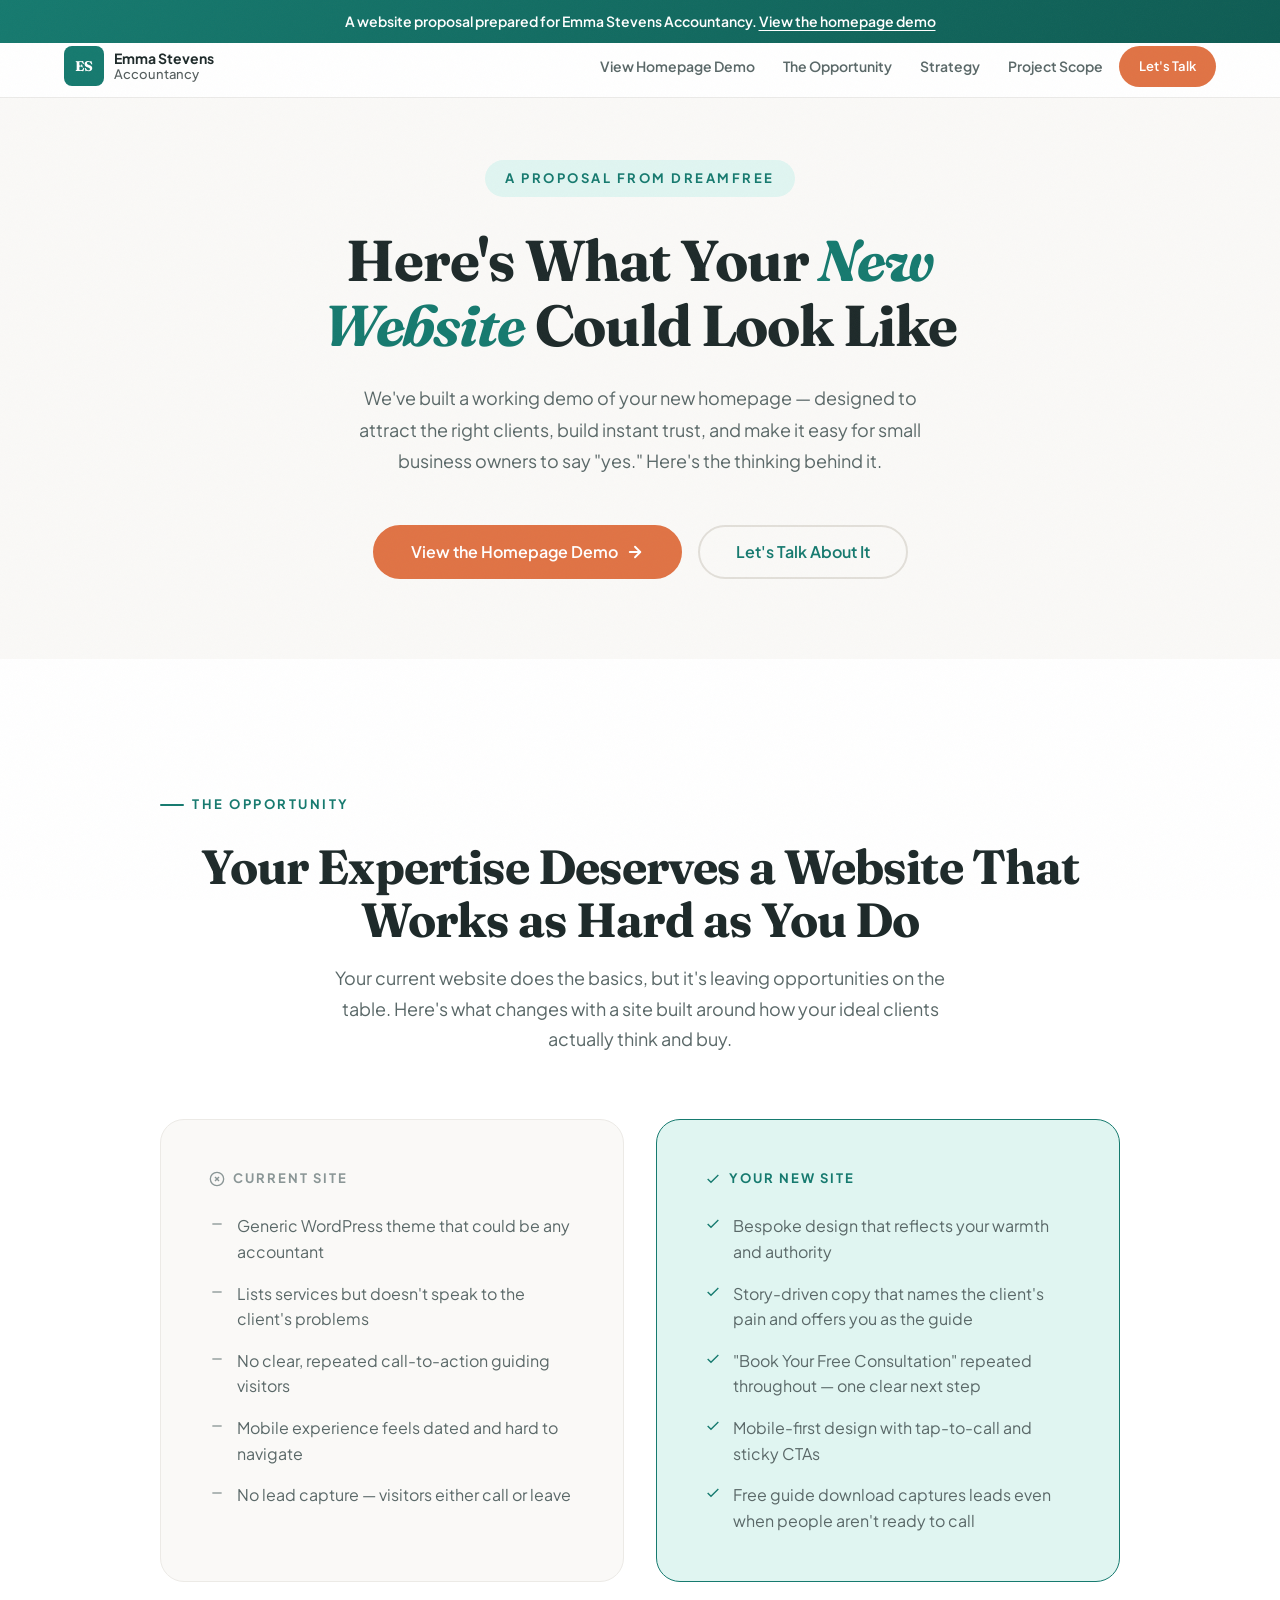
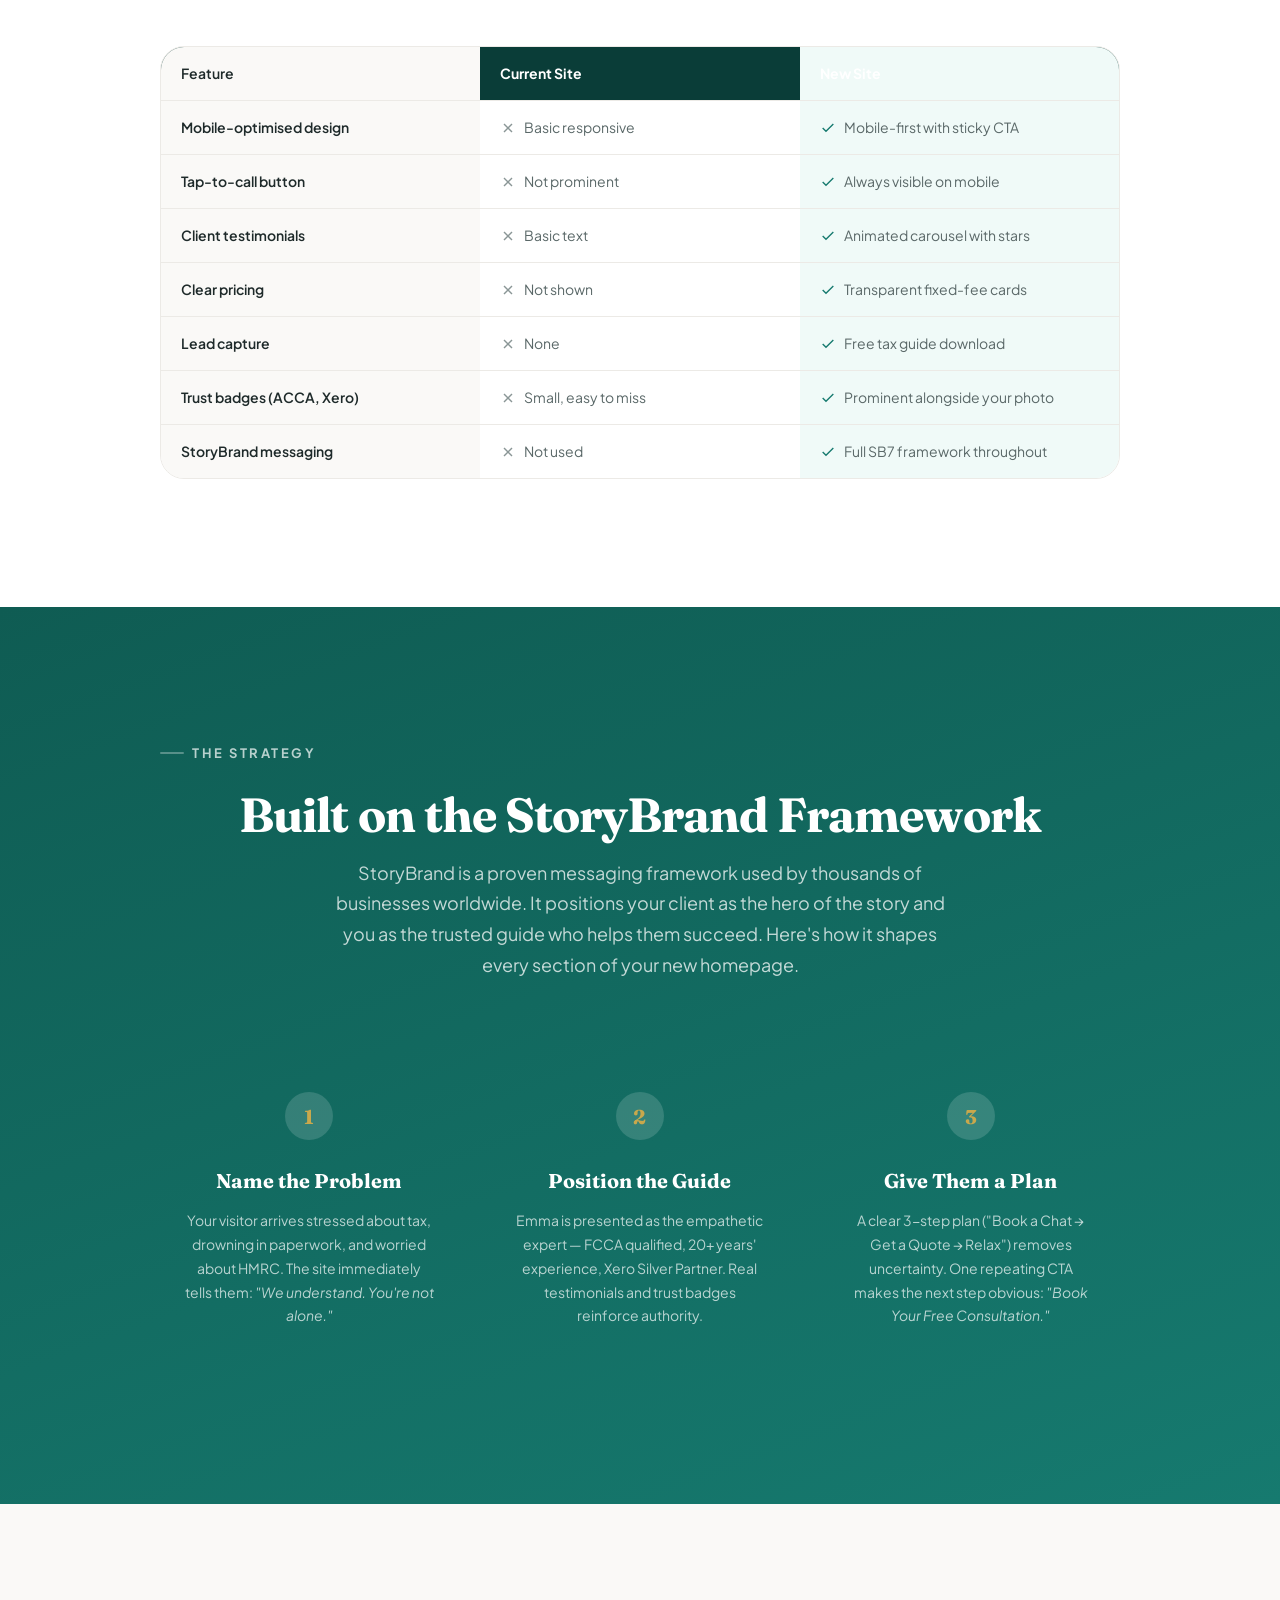
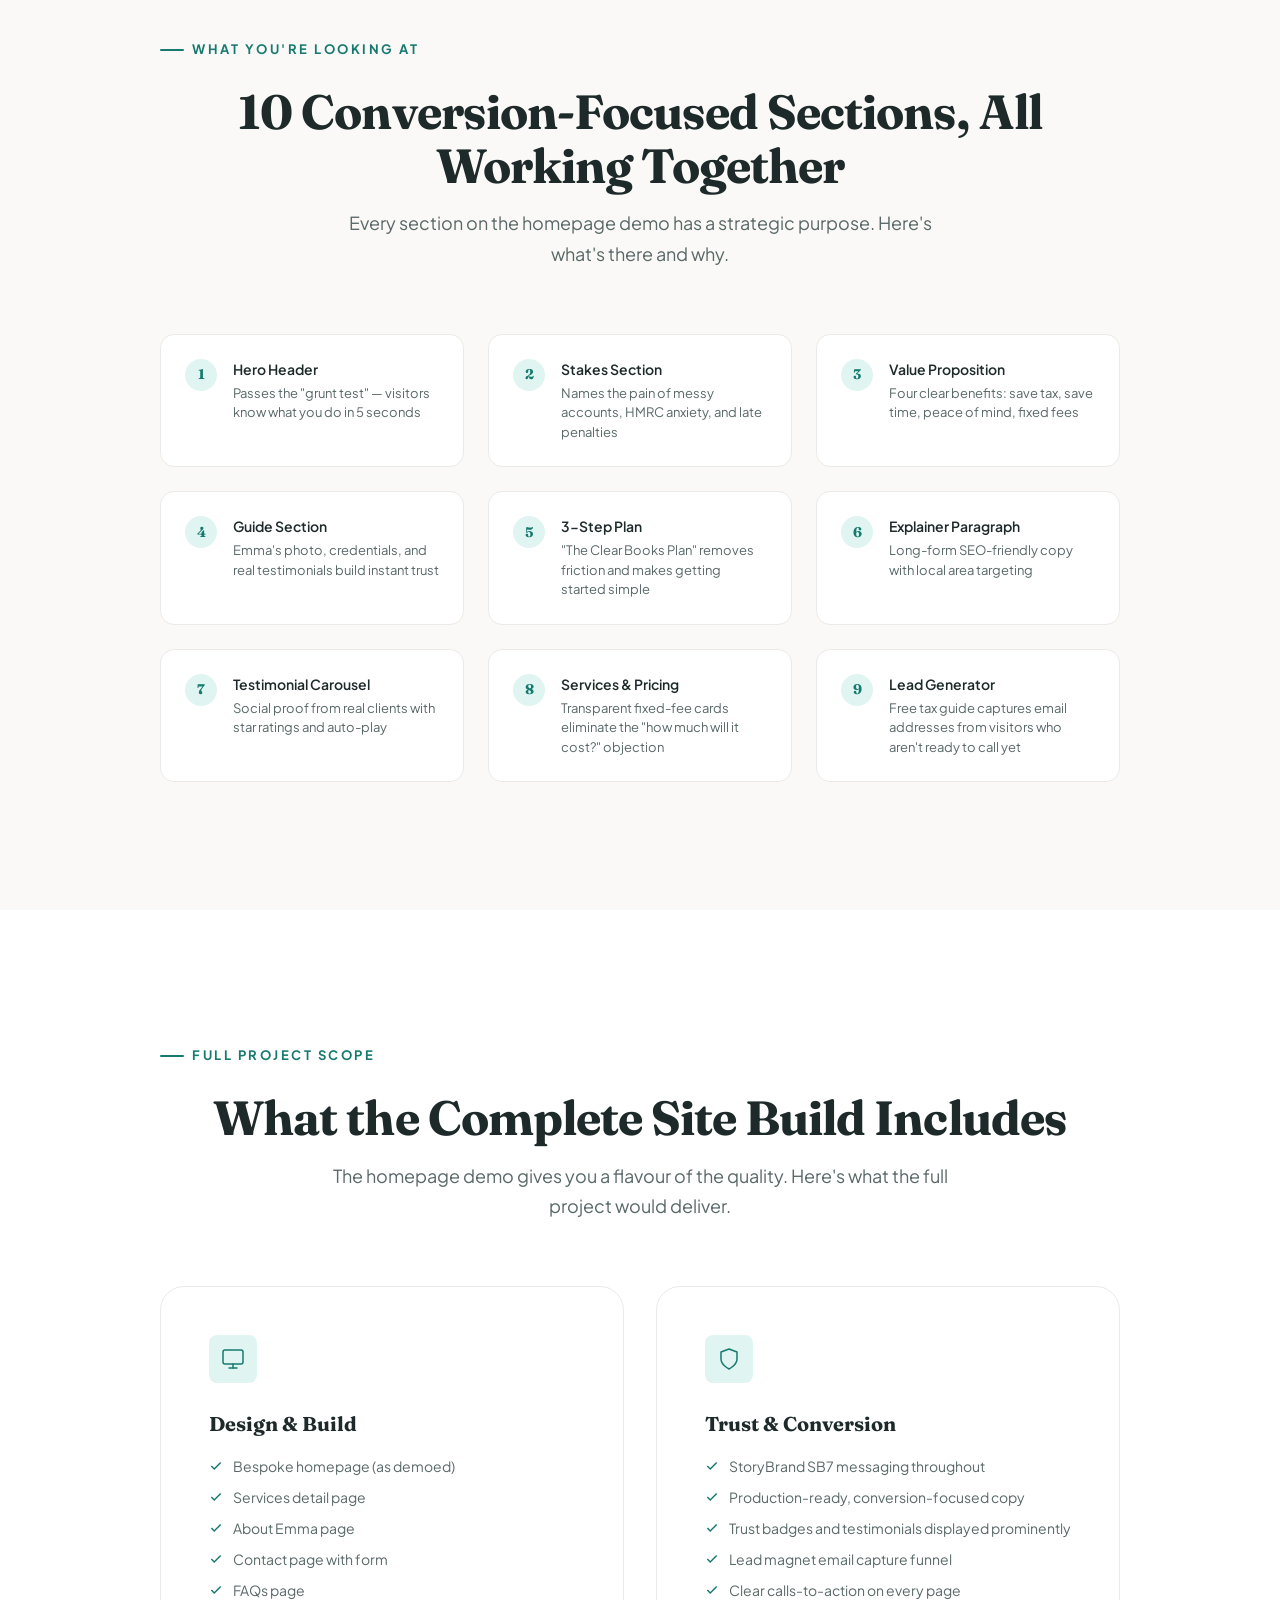
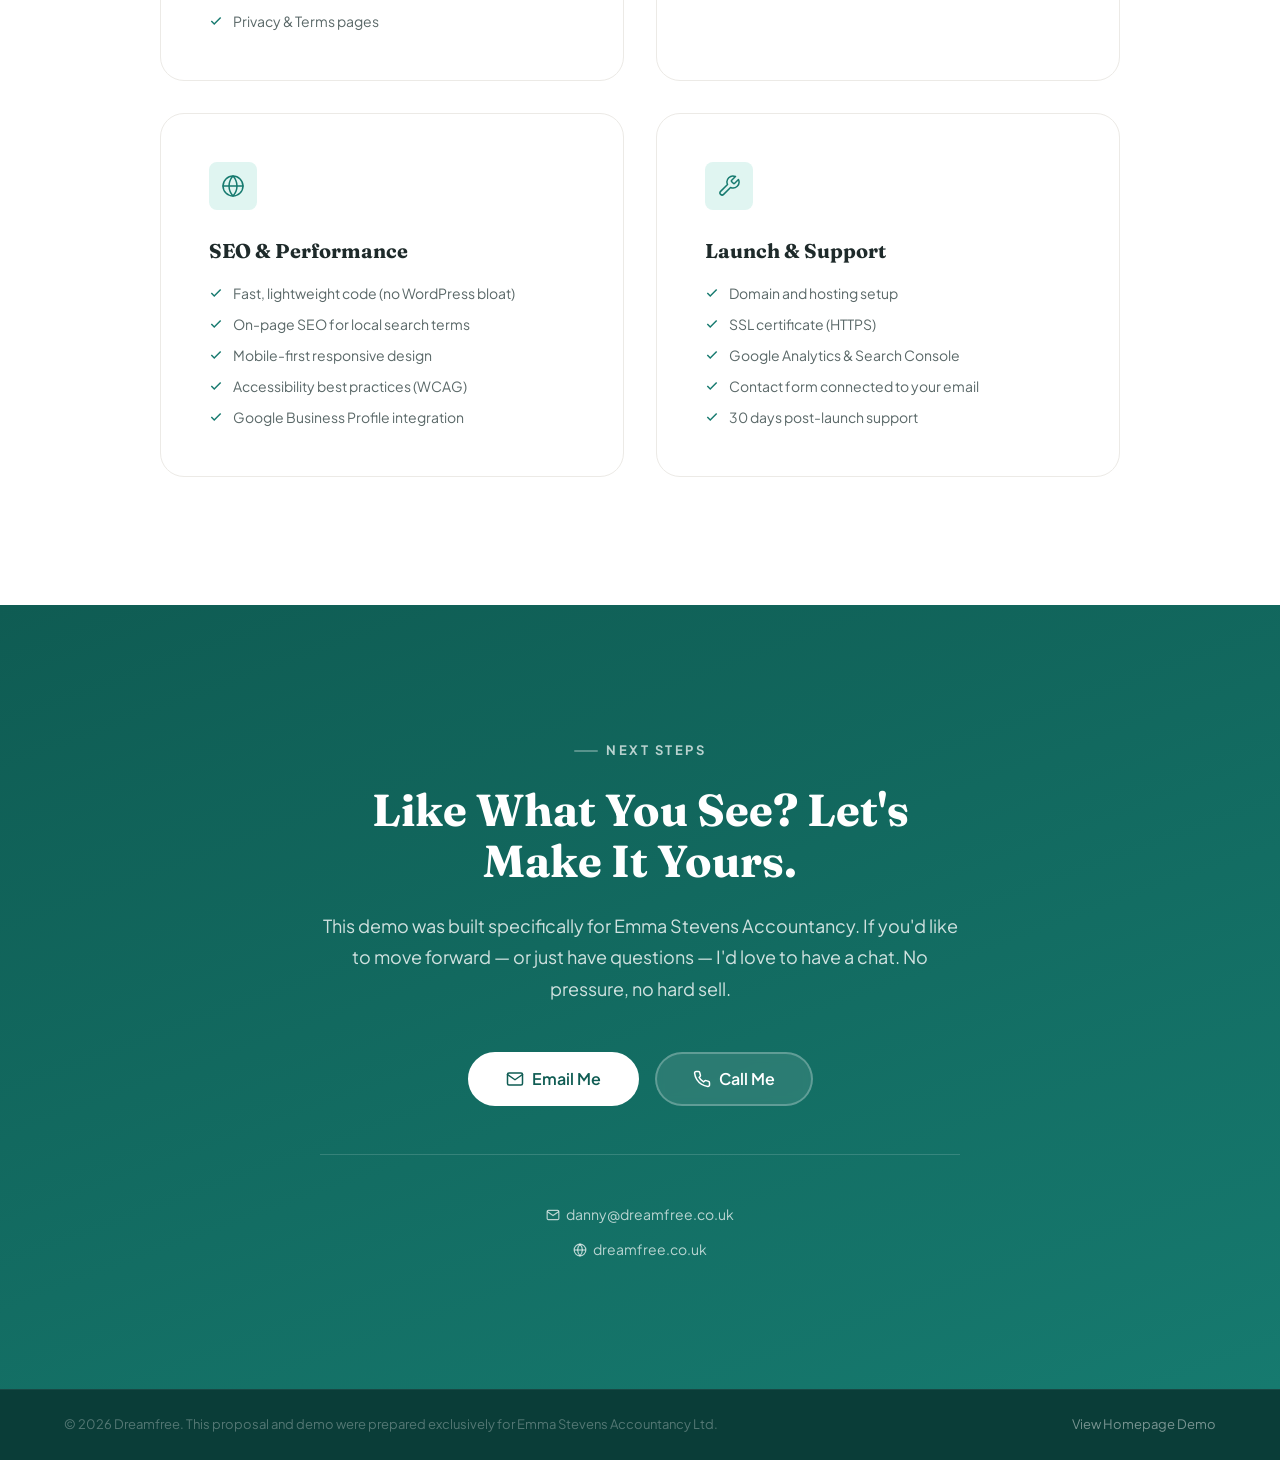
==== commit c5c9c8a4: "Replace sample page with proposal/sales page for pitching the project" ====
--- a/sample.html
+++ b/sample.html
@@ -3,15 +3,16 @@
 <head>
     <meta charset="UTF-8">
     <meta name="viewport" content="width=device-width, initial-scale=1.0">
-    <title>Sample Page | Emma Stevens Accountancy</title>
+    <title>Your New Website Proposal | Dreamfree</title>
     <meta name="robots" content="noindex, nofollow">
     <link rel="preconnect" href="https://fonts.googleapis.com">
     <link rel="preconnect" href="https://fonts.gstatic.com" crossorigin>
     <link href="https://fonts.googleapis.com/css2?family=Fraunces:opsz,wght@9..144,400;9..144,500;9..144,600;9..144,700;9..144,800&family=Plus+Jakarta+Sans:wght@300;400;500;600;700;800&display=swap" rel="stylesheet">
     <link rel="stylesheet" href="styles.css">
     <style>
-        .sample-banner {
-            background: linear-gradient(135deg, var(--color-accent), var(--color-accent-dark));
+        /* Proposal banner */
+        .proposal-banner {
+            background: linear-gradient(135deg, var(--color-primary), var(--color-primary-dark));
             color: #fff;
             text-align: center;
             padding: 0.625rem 1rem;
@@ -21,30 +22,267 @@
             top: 0; left: 0; right: 0;
             z-index: 100;
         }
-        .sample-banner a { color: #fff; text-decoration: underline; text-underline-offset: 3px; }
+        .proposal-banner a { color: #fff; text-decoration: underline; text-underline-offset: 3px; }
         .nav { top: 36px; }
-        .sample-page { min-height: 70vh; display: flex; align-items: center; justify-content: center; text-align: center; padding: 10rem 1.5rem 5rem; background: var(--color-bg); }
-        .sample-page__inner { max-width: 560px; }
-        .sample-page__tag {
+
+        /* Proposal hero */
+        .proposal-hero {
+            padding: 10rem 1.5rem 5rem;
+            background: var(--color-bg);
+            text-align: center;
+        }
+        .proposal-hero__inner { max-width: 720px; margin: 0 auto; }
+        .proposal-hero__from {
             display: inline-flex; align-items: center; gap: 0.5rem;
             font-size: var(--fs-xs); font-weight: 700; text-transform: uppercase;
-            letter-spacing: 2.5px; color: var(--color-accent);
-            background: var(--color-accent-light); padding: 0.5rem 1.25rem;
+            letter-spacing: 2.5px; color: var(--color-primary);
+            background: var(--color-primary-light); padding: 0.5rem 1.25rem;
             border-radius: 50px; margin-bottom: var(--space-xl);
         }
-        .sample-page__title {
-            font-family: var(--font-heading); font-size: clamp(var(--fs-3xl), 4vw, var(--fs-4xl));
+        .proposal-hero__title {
+            font-family: var(--font-heading);
+            font-size: clamp(var(--fs-3xl), 4.5vw, var(--fs-5xl));
             font-weight: 700; line-height: var(--lh-heading);
             margin-bottom: var(--space-lg); letter-spacing: -0.02em;
         }
-        .sample-page__text { font-size: var(--fs-lg); color: var(--color-text-muted); line-height: 1.75; margin-bottom: var(--space-2xl); }
+        .proposal-hero__title em { font-style: italic; color: var(--color-primary); }
+        .proposal-hero__text {
+            font-size: var(--fs-lg); color: var(--color-text-muted);
+            line-height: 1.75; margin-bottom: var(--space-2xl); max-width: 600px; margin-left: auto; margin-right: auto;
+        }
+        .proposal-hero__actions { display: flex; flex-wrap: wrap; gap: var(--space-md); justify-content: center; }
+        @media (max-width: 499px) {
+            .proposal-hero__actions { flex-direction: column; }
+            .proposal-hero__actions .btn { width: 100%; }
+        }
+
+        /* Sections shared */
+        .prop-section {
+            padding: var(--space-5xl) 1.5rem;
+        }
+        .prop-section--white { background: var(--color-bg-white); }
+        .prop-section--grey { background: var(--color-bg); }
+        .prop-section--dark { background: var(--color-text); color: rgba(255,255,255,0.85); }
+        .prop-section--teal { background: linear-gradient(160deg, var(--color-primary-dark), var(--color-primary)); color: #fff; }
+        .prop-inner { max-width: 960px; margin: 0 auto; }
+        .prop-inner--narrow { max-width: 720px; }
+
+        /* Opportunity section */
+        .opportunity__grid {
+            display: grid;
+            grid-template-columns: 1fr;
+            gap: var(--space-xl);
+            margin-top: var(--space-3xl);
+        }
+        @media (min-width: 700px) {
+            .opportunity__grid { grid-template-columns: 1fr 1fr; }
+        }
+        .opportunity__card {
+            padding: var(--space-2xl);
+            border-radius: var(--radius-lg);
+            border: 1px solid var(--color-border-light);
+        }
+        .opportunity__card--current {
+            background: var(--color-bg);
+        }
+        .opportunity__card--new {
+            background: var(--color-primary-light);
+            border-color: var(--color-primary);
+        }
+        .opportunity__card-label {
+            font-size: var(--fs-xs); font-weight: 700;
+            text-transform: uppercase; letter-spacing: 2px;
+            margin-bottom: var(--space-lg);
+            display: flex; align-items: center; gap: 0.5rem;
+        }
+        .opportunity__card--current .opportunity__card-label { color: var(--color-text-light); }
+        .opportunity__card--new .opportunity__card-label { color: var(--color-primary); }
+        .opportunity__list { list-style: none; padding: 0; margin: 0; display: flex; flex-direction: column; gap: var(--space-md); }
+        .opportunity__list li {
+            display: flex; align-items: flex-start; gap: 0.75rem;
+            font-size: var(--fs-base); line-height: 1.6; color: var(--color-text-muted);
+        }
+        .opportunity__list li svg { flex-shrink: 0; margin-top: 3px; }
+        .opportunity__card--current .opportunity__list li svg { color: var(--color-text-light); }
+        .opportunity__card--new .opportunity__list li svg { color: var(--color-primary); }
+
+        /* Strategy section */
+        .strategy__steps {
+            display: grid;
+            grid-template-columns: 1fr;
+            gap: var(--space-xl);
+            margin-top: var(--space-3xl);
+            counter-reset: strategy;
+        }
+        @media (min-width: 700px) {
+            .strategy__steps { grid-template-columns: repeat(3, 1fr); }
+        }
+        .strategy__step {
+            text-align: center;
+            padding: var(--space-2xl) var(--space-lg);
+            counter-increment: strategy;
+        }
+        .strategy__step-number {
+            display: flex; align-items: center; justify-content: center;
+            width: 48px; height: 48px; border-radius: 50%;
+            background: rgba(255,255,255,0.15);
+            color: var(--color-gold);
+            font-family: var(--font-heading); font-weight: 700;
+            font-size: var(--fs-xl); margin: 0 auto var(--space-lg);
+        }
+        .strategy__step-title {
+            font-family: var(--font-heading); font-size: var(--fs-xl);
+            font-weight: 700; color: #fff; margin-bottom: var(--space-sm);
+        }
+        .strategy__step-text { font-size: var(--fs-sm); line-height: 1.7; color: rgba(255,255,255,0.7); }
+
+        /* Walkthrough section */
+        .walkthrough__grid {
+            display: grid;
+            grid-template-columns: 1fr;
+            gap: var(--space-lg);
+            margin-top: var(--space-3xl);
+        }
+        @media (min-width: 600px) {
+            .walkthrough__grid { grid-template-columns: 1fr 1fr; }
+        }
+        @media (min-width: 900px) {
+            .walkthrough__grid { grid-template-columns: repeat(3, 1fr); }
+        }
+        .walkthrough__item {
+            display: flex; align-items: flex-start; gap: 1rem;
+            padding: var(--space-lg);
+            border-radius: var(--radius);
+            background: var(--color-bg-white);
+            border: 1px solid var(--color-border-light);
+        }
+        .walkthrough__num {
+            display: flex; align-items: center; justify-content: center;
+            min-width: 32px; height: 32px; border-radius: 50%;
+            background: var(--color-primary-light);
+            color: var(--color-primary);
+            font-family: var(--font-heading); font-weight: 700;
+            font-size: var(--fs-sm); flex-shrink: 0;
+        }
+        .walkthrough__label { font-weight: 600; font-size: var(--fs-sm); color: var(--color-text); line-height: 1.5; }
+        .walkthrough__desc { font-size: var(--fs-xs); color: var(--color-text-muted); line-height: 1.5; margin-top: 0.25rem; }
+
+        /* Scope section */
+        .scope__grid {
+            display: grid;
+            grid-template-columns: 1fr;
+            gap: var(--space-xl);
+            margin-top: var(--space-3xl);
+        }
+        @media (min-width: 700px) {
+            .scope__grid { grid-template-columns: 1fr 1fr; }
+        }
+        .scope__card {
+            padding: var(--space-2xl);
+            border-radius: var(--radius-lg);
+            background: var(--color-bg-white);
+            border: 1px solid var(--color-border-light);
+        }
+        .scope__card-icon {
+            display: flex; align-items: center; justify-content: center;
+            width: 48px; height: 48px; border-radius: var(--radius-sm);
+            background: var(--color-primary-light); color: var(--color-primary);
+            margin-bottom: var(--space-lg);
+        }
+        .scope__card-title {
+            font-family: var(--font-heading); font-size: var(--fs-xl);
+            font-weight: 700; margin-bottom: var(--space-md);
+        }
+        .scope__card-list { list-style: none; padding: 0; margin: 0; display: flex; flex-direction: column; gap: 0.625rem; }
+        .scope__card-list li {
+            display: flex; align-items: center; gap: 0.625rem;
+            font-size: var(--fs-sm); color: var(--color-text-muted); line-height: 1.5;
+        }
+        .scope__card-list li svg { color: var(--color-primary); flex-shrink: 0; }
+
+        /* CTA section */
+        .prop-cta__inner {
+            text-align: center; max-width: 640px; margin: 0 auto;
+        }
+        .prop-cta__title {
+            font-family: var(--font-heading);
+            font-size: clamp(var(--fs-2xl), 3.5vw, var(--fs-4xl));
+            font-weight: 700; color: #fff;
+            line-height: var(--lh-heading); margin-bottom: var(--space-lg);
+        }
+        .prop-cta__text { font-size: var(--fs-lg); color: rgba(255,255,255,0.8); line-height: 1.75; margin-bottom: var(--space-2xl); }
+        .prop-cta__contact {
+            display: flex; flex-direction: column; align-items: center; gap: var(--space-sm);
+            margin-top: var(--space-2xl); padding-top: var(--space-2xl);
+            border-top: 1px solid rgba(255,255,255,0.15);
+        }
+        .prop-cta__contact a {
+            color: rgba(255,255,255,0.7); font-size: var(--fs-sm);
+            display: inline-flex; align-items: center; gap: 0.375rem;
+            transition: color var(--transition-fast);
+        }
+        .prop-cta__contact a:hover { color: #fff; }
+
+        /* Comparison table */
+        .comparison {
+            margin-top: var(--space-3xl);
+            border-radius: var(--radius-lg);
+            overflow: hidden;
+            border: 1px solid var(--color-border-light);
+        }
+        .comparison__row {
+            display: grid;
+            grid-template-columns: 1fr 1fr 1fr;
+            border-bottom: 1px solid var(--color-border-light);
+        }
+        .comparison__row:last-child { border-bottom: none; }
+        .comparison__row--header {
+            background: var(--color-primary-deeper);
+            color: #fff;
+        }
+        .comparison__row--header .comparison__cell {
+            font-weight: 700;
+            font-size: var(--fs-sm);
+            color: #fff;
+        }
+        .comparison__cell {
+            padding: 1rem 1.25rem;
+            font-size: var(--fs-sm);
+            color: var(--color-text-muted);
+            line-height: 1.5;
+            display: flex; align-items: center; gap: 0.5rem;
+        }
+        .comparison__cell:first-child {
+            font-weight: 600;
+            color: var(--color-text);
+            background: var(--color-bg);
+        }
+        .comparison__cell:last-child {
+            background: var(--color-primary-50);
+        }
+        .comparison__cell svg.check { color: var(--color-primary); flex-shrink: 0; }
+        .comparison__cell svg.cross { color: var(--color-text-light); flex-shrink: 0; }
+        @media (max-width: 599px) {
+            .comparison__row { grid-template-columns: 1fr; }
+            .comparison__row--header { display: none; }
+            .comparison__cell { padding: 0.75rem 1rem; }
+            .comparison__cell:first-child {
+                background: var(--color-primary-deeper);
+                color: #fff;
+                font-size: var(--fs-xs);
+                text-transform: uppercase;
+                letter-spacing: 1px;
+            }
+            .comparison__cell:nth-child(2)::before { content: 'Current: '; font-weight: 600; color: var(--color-text-light); }
+            .comparison__cell:last-child::before { content: 'New: '; font-weight: 600; color: var(--color-primary); }
+        }
     </style>
 </head>
 <body>
     <div class="grain" aria-hidden="true"></div>
 
-    <div class="sample-banner">
-        This is a sample page for demonstration purposes. <a href="index.html">Return to homepage</a>
+    <div class="proposal-banner">
+        A website proposal prepared for Emma Stevens Accountancy. <a href="index.html">View the homepage demo</a>
     </div>
 
     <header class="nav nav--scrolled" id="nav">
@@ -59,11 +297,11 @@
                 <span style="background: var(--color-text);"></span>
             </button>
             <nav class="nav__menu" id="navMenu" role="navigation" aria-label="Main navigation">
-                <a href="index.html#services" class="nav__link">Services</a>
-                <a href="index.html#guide" class="nav__link">About</a>
-                <a href="index.html#testimonials" class="nav__link">Testimonials</a>
-                <a href="sample.html" class="nav__link">Contact</a>
-                <a href="index.html#book" class="nav__cta">Book Your Free Consultation</a>
+                <a href="index.html" class="nav__link">View Homepage Demo</a>
+                <a href="#opportunity" class="nav__link">The Opportunity</a>
+                <a href="#strategy" class="nav__link">Strategy</a>
+                <a href="#scope" class="nav__link">Project Scope</a>
+                <a href="#next-steps" class="nav__cta">Let's Talk</a>
                 <div class="nav__mobile-contact">
                     <a href="tel:01442831462" class="nav__phone">
                         <svg width="18" height="18" viewBox="0 0 24 24" fill="none" stroke="currentColor" stroke-width="2" stroke-linecap="round" stroke-linejoin="round" aria-hidden="true"><path d="M22 16.92v3a2 2 0 0 1-2.18 2 19.79 19.79 0 0 1-8.63-3.07 19.5 19.5 0 0 1-6-6 19.79 19.79 0 0 1-3.07-8.67A2 2 0 0 1 4.11 2h3a2 2 0 0 1 2 1.72 12.84 12.84 0 0 0 .7 2.81 2 2 0 0 1-.45 2.11L8.09 9.91a16 16 0 0 0 6 6l1.27-1.27a2 2 0 0 1 2.11-.45 12.84 12.84 0 0 0 2.81.7A2 2 0 0 1 22 16.92z"/></svg>
@@ -78,63 +316,350 @@
         </div>
     </header>
 
-    <main class="sample-page">
-        <div class="sample-page__inner">
-            <span class="sample-page__tag">Sample Page</span>
-            <h1 class="sample-page__title">This Page Is a Placeholder</h1>
-            <p class="sample-page__text">In the full website, this would be a dedicated inner page with content tailored to its purpose &mdash; whether that's a services breakdown, contact form, blog articles, or FAQs. The final site design will carry through the same premium look and feel.</p>
-            <a href="index.html" class="btn btn--primary btn--lg">Back to the Homepage</a>
-        </div>
-    </main>
-
-    <footer class="footer">
-        <div class="container">
-            <div class="footer__grid">
-                <div class="footer__col">
-                    <div class="footer__brand">
-                        <span class="nav__logo-icon">ES</span>
-                        <span class="footer__brand-name">Emma Stevens<br>Accountancy Ltd</span>
-                    </div>
-                    <address class="footer__address">Office 1, Torrington Farm,<br>Grove Lane, Chesham,<br>Bucks HP5 3QG</address>
-                    <div class="footer__contact-row"><a href="tel:01442831462" class="footer__link"><svg width="16" height="16" viewBox="0 0 24 24" fill="none" stroke="currentColor" stroke-width="2" stroke-linecap="round" stroke-linejoin="round"><path d="M22 16.92v3a2 2 0 0 1-2.18 2 19.79 19.79 0 0 1-8.63-3.07 19.5 19.5 0 0 1-6-6 19.79 19.79 0 0 1-3.07-8.67A2 2 0 0 1 4.11 2h3a2 2 0 0 1 2 1.72 12.84 12.84 0 0 0 .7 2.81 2 2 0 0 1-.45 2.11L8.09 9.91a16 16 0 0 0 6 6l1.27-1.27a2 2 0 0 1 2.11-.45 12.84 12.84 0 0 0 2.81.7A2 2 0 0 1 22 16.92z"/></svg> 01442 831462</a></div>
-                    <div class="footer__contact-row"><a href="mailto:emma@emmastevensaccountancy.co.uk" class="footer__link"><svg width="16" height="16" viewBox="0 0 24 24" fill="none" stroke="currentColor" stroke-width="2" stroke-linecap="round" stroke-linejoin="round"><path d="M4 4h16c1.1 0 2 .9 2 2v12c0 1.1-.9 2-2 2H4c-1.1 0-2-.9-2-2V6c0-1.1.9-2 2-2z"/><polyline points="22,6 12,13 2,6"/></svg> emma@emmastevensaccountancy.co.uk</a></div>
-                    <p class="footer__hours">Monday &ndash; Friday, 9am &ndash; 5pm</p>
-                </div>
-                <div class="footer__col">
-                    <h4 class="footer__heading">Quick Links</h4>
-                    <ul class="footer__links">
-                        <li><a href="index.html#services">Services</a></li>
-                        <li><a href="index.html#guide">About Emma</a></li>
-                        <li><a href="index.html#testimonials">Testimonials</a></li>
-                        <li><a href="sample.html">Articles and Guides</a></li>
-                        <li><a href="sample.html">FAQs</a></li>
+    <!-- ========== PROPOSAL HERO ========== -->
+    <section class="proposal-hero">
+        <div class="proposal-hero__inner">
+            <span class="proposal-hero__from">A Proposal from Dreamfree</span>
+            <h1 class="proposal-hero__title">Here's What Your <em>New Website</em> Could Look Like</h1>
+            <p class="proposal-hero__text">We've built a working demo of your new homepage &mdash; designed to attract the right clients, build instant trust, and make it easy for small business owners to say "yes." Here's the thinking behind it.</p>
+            <div class="proposal-hero__actions">
+                <a href="index.html" class="btn btn--primary btn--lg btn--glow">
+                    View the Homepage Demo
+                    <svg width="18" height="18" viewBox="0 0 24 24" fill="none" stroke="currentColor" stroke-width="2.5" stroke-linecap="round" stroke-linejoin="round" aria-hidden="true"><line x1="5" y1="12" x2="19" y2="12"/><polyline points="12 5 19 12 12 19"/></svg>
+                </a>
+                <a href="#next-steps" class="btn btn--outline btn--lg">Let's Talk About It</a>
+            </div>
+        </div>
+    </section>
+
+    <!-- ========== THE OPPORTUNITY ========== -->
+    <section class="prop-section prop-section--white" id="opportunity">
+        <div class="prop-inner">
+            <span class="section-tag">The Opportunity</span>
+            <h2 class="section-title">Your Expertise Deserves a Website That Works as Hard as You Do</h2>
+            <p class="section-subtitle">Your current website does the basics, but it's leaving opportunities on the table. Here's what changes with a site built around how your ideal clients actually think and buy.</p>
+
+            <div class="opportunity__grid">
+                <div class="opportunity__card opportunity__card--current">
+                    <div class="opportunity__card-label">
+                        <svg width="16" height="16" viewBox="0 0 24 24" fill="none" stroke="currentColor" stroke-width="2"><circle cx="12" cy="12" r="10"/><line x1="15" y1="9" x2="9" y2="15"/><line x1="9" y1="9" x2="15" y2="15"/></svg>
+                        Current Site
+                    </div>
+                    <ul class="opportunity__list">
+                        <li>
+                            <svg width="16" height="16" viewBox="0 0 24 24" fill="none" stroke="currentColor" stroke-width="2"><line x1="5" y1="12" x2="19" y2="12"/></svg>
+                            Generic WordPress theme that could be any accountant
+                        </li>
+                        <li>
+                            <svg width="16" height="16" viewBox="0 0 24 24" fill="none" stroke="currentColor" stroke-width="2"><line x1="5" y1="12" x2="19" y2="12"/></svg>
+                            Lists services but doesn't speak to the client's problems
+                        </li>
+                        <li>
+                            <svg width="16" height="16" viewBox="0 0 24 24" fill="none" stroke="currentColor" stroke-width="2"><line x1="5" y1="12" x2="19" y2="12"/></svg>
+                            No clear, repeated call-to-action guiding visitors
+                        </li>
+                        <li>
+                            <svg width="16" height="16" viewBox="0 0 24 24" fill="none" stroke="currentColor" stroke-width="2"><line x1="5" y1="12" x2="19" y2="12"/></svg>
+                            Mobile experience feels dated and hard to navigate
+                        </li>
+                        <li>
+                            <svg width="16" height="16" viewBox="0 0 24 24" fill="none" stroke="currentColor" stroke-width="2"><line x1="5" y1="12" x2="19" y2="12"/></svg>
+                            No lead capture &mdash; visitors either call or leave
+                        </li>
                     </ul>
                 </div>
-                <div class="footer__col">
-                    <h4 class="footer__heading">Legal &amp; Social</h4>
-                    <ul class="footer__links">
-                        <li><a href="sample.html">Privacy Notice</a></li>
-                        <li><a href="sample.html">Terms of Engagement</a></li>
+                <div class="opportunity__card opportunity__card--new">
+                    <div class="opportunity__card-label">
+                        <svg width="16" height="16" viewBox="0 0 24 24" fill="none" stroke="currentColor" stroke-width="2"><polyline points="20 6 9 17 4 12"/></svg>
+                        Your New Site
+                    </div>
+                    <ul class="opportunity__list">
+                        <li>
+                            <svg width="16" height="16" viewBox="0 0 24 24" fill="none" stroke="currentColor" stroke-width="2"><polyline points="20 6 9 17 4 12"/></svg>
+                            Bespoke design that reflects your warmth and authority
+                        </li>
+                        <li>
+                            <svg width="16" height="16" viewBox="0 0 24 24" fill="none" stroke="currentColor" stroke-width="2"><polyline points="20 6 9 17 4 12"/></svg>
+                            Story-driven copy that names the client's pain and offers you as the guide
+                        </li>
+                        <li>
+                            <svg width="16" height="16" viewBox="0 0 24 24" fill="none" stroke="currentColor" stroke-width="2"><polyline points="20 6 9 17 4 12"/></svg>
+                            "Book Your Free Consultation" repeated throughout &mdash; one clear next step
+                        </li>
+                        <li>
+                            <svg width="16" height="16" viewBox="0 0 24 24" fill="none" stroke="currentColor" stroke-width="2"><polyline points="20 6 9 17 4 12"/></svg>
+                            Mobile-first design with tap-to-call and sticky CTAs
+                        </li>
+                        <li>
+                            <svg width="16" height="16" viewBox="0 0 24 24" fill="none" stroke="currentColor" stroke-width="2"><polyline points="20 6 9 17 4 12"/></svg>
+                            Free guide download captures leads even when people aren't ready to call
+                        </li>
                     </ul>
                 </div>
-                <div class="footer__col footer__col--cta">
-                    <h4 class="footer__heading">Ready to get started?</h4>
-                    <p class="footer__cta-text">Take the stress out of your accounts today.</p>
-                    <a href="index.html#book" class="btn btn--primary btn--full">Book Your Free Consultation</a>
-                </div>
-            </div>
-        </div>
-        <div class="footer__bottom">
-            <div class="container footer__bottom-inner">
-                <p>&copy; 2026 Emma Stevens Accountancy Ltd. Company No. 07666723. Registered in England and Wales.</p>
-                <p>Website by <a href="sample.html" class="footer__dreamfree">Dreamfree</a></p>
-            </div>
-        </div>
-    </footer>
+            </div>
+
+            <!-- Comparison table -->
+            <div class="comparison">
+                <div class="comparison__row comparison__row--header">
+                    <div class="comparison__cell">Feature</div>
+                    <div class="comparison__cell">Current Site</div>
+                    <div class="comparison__cell">New Site</div>
+                </div>
+                <div class="comparison__row">
+                    <div class="comparison__cell">Mobile-optimised design</div>
+                    <div class="comparison__cell"><svg class="cross" width="16" height="16" viewBox="0 0 24 24" fill="none" stroke="currentColor" stroke-width="2"><line x1="18" y1="6" x2="6" y2="18"/><line x1="6" y1="6" x2="18" y2="18"/></svg> Basic responsive</div>
+                    <div class="comparison__cell"><svg class="check" width="16" height="16" viewBox="0 0 24 24" fill="none" stroke="currentColor" stroke-width="2"><polyline points="20 6 9 17 4 12"/></svg> Mobile-first with sticky CTA</div>
+                </div>
+                <div class="comparison__row">
+                    <div class="comparison__cell">Tap-to-call button</div>
+                    <div class="comparison__cell"><svg class="cross" width="16" height="16" viewBox="0 0 24 24" fill="none" stroke="currentColor" stroke-width="2"><line x1="18" y1="6" x2="6" y2="18"/><line x1="6" y1="6" x2="18" y2="18"/></svg> Not prominent</div>
+                    <div class="comparison__cell"><svg class="check" width="16" height="16" viewBox="0 0 24 24" fill="none" stroke="currentColor" stroke-width="2"><polyline points="20 6 9 17 4 12"/></svg> Always visible on mobile</div>
+                </div>
+                <div class="comparison__row">
+                    <div class="comparison__cell">Client testimonials</div>
+                    <div class="comparison__cell"><svg class="cross" width="16" height="16" viewBox="0 0 24 24" fill="none" stroke="currentColor" stroke-width="2"><line x1="18" y1="6" x2="6" y2="18"/><line x1="6" y1="6" x2="18" y2="18"/></svg> Basic text</div>
+                    <div class="comparison__cell"><svg class="check" width="16" height="16" viewBox="0 0 24 24" fill="none" stroke="currentColor" stroke-width="2"><polyline points="20 6 9 17 4 12"/></svg> Animated carousel with stars</div>
+                </div>
+                <div class="comparison__row">
+                    <div class="comparison__cell">Clear pricing</div>
+                    <div class="comparison__cell"><svg class="cross" width="16" height="16" viewBox="0 0 24 24" fill="none" stroke="currentColor" stroke-width="2"><line x1="18" y1="6" x2="6" y2="18"/><line x1="6" y1="6" x2="18" y2="18"/></svg> Not shown</div>
+                    <div class="comparison__cell"><svg class="check" width="16" height="16" viewBox="0 0 24 24" fill="none" stroke="currentColor" stroke-width="2"><polyline points="20 6 9 17 4 12"/></svg> Transparent fixed-fee cards</div>
+                </div>
+                <div class="comparison__row">
+                    <div class="comparison__cell">Lead capture</div>
+                    <div class="comparison__cell"><svg class="cross" width="16" height="16" viewBox="0 0 24 24" fill="none" stroke="currentColor" stroke-width="2"><line x1="18" y1="6" x2="6" y2="18"/><line x1="6" y1="6" x2="18" y2="18"/></svg> None</div>
+                    <div class="comparison__cell"><svg class="check" width="16" height="16" viewBox="0 0 24 24" fill="none" stroke="currentColor" stroke-width="2"><polyline points="20 6 9 17 4 12"/></svg> Free tax guide download</div>
+                </div>
+                <div class="comparison__row">
+                    <div class="comparison__cell">Trust badges (ACCA, Xero)</div>
+                    <div class="comparison__cell"><svg class="cross" width="16" height="16" viewBox="0 0 24 24" fill="none" stroke="currentColor" stroke-width="2"><line x1="18" y1="6" x2="6" y2="18"/><line x1="6" y1="6" x2="18" y2="18"/></svg> Small, easy to miss</div>
+                    <div class="comparison__cell"><svg class="check" width="16" height="16" viewBox="0 0 24 24" fill="none" stroke="currentColor" stroke-width="2"><polyline points="20 6 9 17 4 12"/></svg> Prominent alongside your photo</div>
+                </div>
+                <div class="comparison__row">
+                    <div class="comparison__cell">StoryBrand messaging</div>
+                    <div class="comparison__cell"><svg class="cross" width="16" height="16" viewBox="0 0 24 24" fill="none" stroke="currentColor" stroke-width="2"><line x1="18" y1="6" x2="6" y2="18"/><line x1="6" y1="6" x2="18" y2="18"/></svg> Not used</div>
+                    <div class="comparison__cell"><svg class="check" width="16" height="16" viewBox="0 0 24 24" fill="none" stroke="currentColor" stroke-width="2"><polyline points="20 6 9 17 4 12"/></svg> Full SB7 framework throughout</div>
+                </div>
+            </div>
+        </div>
+    </section>
+
+    <!-- ========== THE STRATEGY ========== -->
+    <section class="prop-section prop-section--teal" id="strategy">
+        <div class="prop-inner">
+            <span class="section-tag section-tag--light">The Strategy</span>
+            <h2 class="section-title" style="color: #fff;">Built on the StoryBrand Framework</h2>
+            <p class="section-subtitle" style="color: rgba(255,255,255,0.75);">StoryBrand is a proven messaging framework used by thousands of businesses worldwide. It positions your client as the hero of the story and you as the trusted guide who helps them succeed. Here's how it shapes every section of your new homepage.</p>
+
+            <div class="strategy__steps">
+                <div class="strategy__step">
+                    <div class="strategy__step-number">1</div>
+                    <h3 class="strategy__step-title">Name the Problem</h3>
+                    <p class="strategy__step-text">Your visitor arrives stressed about tax, drowning in paperwork, and worried about HMRC. The site immediately tells them: <em>"We understand. You're not alone."</em></p>
+                </div>
+                <div class="strategy__step">
+                    <div class="strategy__step-number">2</div>
+                    <h3 class="strategy__step-title">Position the Guide</h3>
+                    <p class="strategy__step-text">Emma is presented as the empathetic expert &mdash; FCCA qualified, 20+ years' experience, Xero Silver Partner. Real testimonials and trust badges reinforce authority.</p>
+                </div>
+                <div class="strategy__step">
+                    <div class="strategy__step-number">3</div>
+                    <h3 class="strategy__step-title">Give Them a Plan</h3>
+                    <p class="strategy__step-text">A clear 3-step plan ("Book a Chat &rarr; Get a Quote &rarr; Relax") removes uncertainty. One repeating CTA makes the next step obvious: <em>"Book Your Free Consultation."</em></p>
+                </div>
+            </div>
+        </div>
+    </section>
+
+    <!-- ========== WHAT THE DEMO INCLUDES ========== -->
+    <section class="prop-section prop-section--grey" id="demo">
+        <div class="prop-inner">
+            <span class="section-tag">What You're Looking At</span>
+            <h2 class="section-title">10 Conversion-Focused Sections, All Working Together</h2>
+            <p class="section-subtitle">Every section on the homepage demo has a strategic purpose. Here's what's there and why.</p>
+
+            <div class="walkthrough__grid">
+                <div class="walkthrough__item">
+                    <span class="walkthrough__num">1</span>
+                    <div>
+                        <div class="walkthrough__label">Hero Header</div>
+                        <div class="walkthrough__desc">Passes the "grunt test" &mdash; visitors know what you do in 5 seconds</div>
+                    </div>
+                </div>
+                <div class="walkthrough__item">
+                    <span class="walkthrough__num">2</span>
+                    <div>
+                        <div class="walkthrough__label">Stakes Section</div>
+                        <div class="walkthrough__desc">Names the pain of messy accounts, HMRC anxiety, and late penalties</div>
+                    </div>
+                </div>
+                <div class="walkthrough__item">
+                    <span class="walkthrough__num">3</span>
+                    <div>
+                        <div class="walkthrough__label">Value Proposition</div>
+                        <div class="walkthrough__desc">Four clear benefits: save tax, save time, peace of mind, fixed fees</div>
+                    </div>
+                </div>
+                <div class="walkthrough__item">
+                    <span class="walkthrough__num">4</span>
+                    <div>
+                        <div class="walkthrough__label">Guide Section</div>
+                        <div class="walkthrough__desc">Emma's photo, credentials, and real testimonials build instant trust</div>
+                    </div>
+                </div>
+                <div class="walkthrough__item">
+                    <span class="walkthrough__num">5</span>
+                    <div>
+                        <div class="walkthrough__label">3-Step Plan</div>
+                        <div class="walkthrough__desc">"The Clear Books Plan" removes friction and makes getting started simple</div>
+                    </div>
+                </div>
+                <div class="walkthrough__item">
+                    <span class="walkthrough__num">6</span>
+                    <div>
+                        <div class="walkthrough__label">Explainer Paragraph</div>
+                        <div class="walkthrough__desc">Long-form SEO-friendly copy with local area targeting</div>
+                    </div>
+                </div>
+                <div class="walkthrough__item">
+                    <span class="walkthrough__num">7</span>
+                    <div>
+                        <div class="walkthrough__label">Testimonial Carousel</div>
+                        <div class="walkthrough__desc">Social proof from real clients with star ratings and auto-play</div>
+                    </div>
+                </div>
+                <div class="walkthrough__item">
+                    <span class="walkthrough__num">8</span>
+                    <div>
+                        <div class="walkthrough__label">Services &amp; Pricing</div>
+                        <div class="walkthrough__desc">Transparent fixed-fee cards eliminate the "how much will it cost?" objection</div>
+                    </div>
+                </div>
+                <div class="walkthrough__item">
+                    <span class="walkthrough__num">9</span>
+                    <div>
+                        <div class="walkthrough__label">Lead Generator</div>
+                        <div class="walkthrough__desc">Free tax guide captures email addresses from visitors who aren't ready to call yet</div>
+                    </div>
+                </div>
+            </div>
+        </div>
+    </section>
+
+    <!-- ========== FULL PROJECT SCOPE ========== -->
+    <section class="prop-section prop-section--white" id="scope">
+        <div class="prop-inner">
+            <span class="section-tag">Full Project Scope</span>
+            <h2 class="section-title">What the Complete Site Build Includes</h2>
+            <p class="section-subtitle">The homepage demo gives you a flavour of the quality. Here's what the full project would deliver.</p>
+
+            <div class="scope__grid">
+                <div class="scope__card">
+                    <div class="scope__card-icon">
+                        <svg width="24" height="24" viewBox="0 0 24 24" fill="none" stroke="currentColor" stroke-width="1.5" stroke-linecap="round" stroke-linejoin="round"><rect x="2" y="3" width="20" height="14" rx="2" ry="2"/><line x1="8" y1="21" x2="16" y2="21"/><line x1="12" y1="17" x2="12" y2="21"/></svg>
+                    </div>
+                    <h3 class="scope__card-title">Design &amp; Build</h3>
+                    <ul class="scope__card-list">
+                        <li><svg width="14" height="14" viewBox="0 0 24 24" fill="none" stroke="currentColor" stroke-width="2.5"><polyline points="20 6 9 17 4 12"/></svg> Bespoke homepage (as demoed)</li>
+                        <li><svg width="14" height="14" viewBox="0 0 24 24" fill="none" stroke="currentColor" stroke-width="2.5"><polyline points="20 6 9 17 4 12"/></svg> Services detail page</li>
+                        <li><svg width="14" height="14" viewBox="0 0 24 24" fill="none" stroke="currentColor" stroke-width="2.5"><polyline points="20 6 9 17 4 12"/></svg> About Emma page</li>
+                        <li><svg width="14" height="14" viewBox="0 0 24 24" fill="none" stroke="currentColor" stroke-width="2.5"><polyline points="20 6 9 17 4 12"/></svg> Contact page with form</li>
+                        <li><svg width="14" height="14" viewBox="0 0 24 24" fill="none" stroke="currentColor" stroke-width="2.5"><polyline points="20 6 9 17 4 12"/></svg> FAQs page</li>
+                        <li><svg width="14" height="14" viewBox="0 0 24 24" fill="none" stroke="currentColor" stroke-width="2.5"><polyline points="20 6 9 17 4 12"/></svg> Privacy &amp; Terms pages</li>
+                    </ul>
+                </div>
+                <div class="scope__card">
+                    <div class="scope__card-icon">
+                        <svg width="24" height="24" viewBox="0 0 24 24" fill="none" stroke="currentColor" stroke-width="1.5" stroke-linecap="round" stroke-linejoin="round"><path d="M12 22s8-4 8-10V5l-8-3-8 3v7c0 6 8 10 8 10z"/></svg>
+                    </div>
+                    <h3 class="scope__card-title">Trust &amp; Conversion</h3>
+                    <ul class="scope__card-list">
+                        <li><svg width="14" height="14" viewBox="0 0 24 24" fill="none" stroke="currentColor" stroke-width="2.5"><polyline points="20 6 9 17 4 12"/></svg> StoryBrand SB7 messaging throughout</li>
+                        <li><svg width="14" height="14" viewBox="0 0 24 24" fill="none" stroke="currentColor" stroke-width="2.5"><polyline points="20 6 9 17 4 12"/></svg> Production-ready, conversion-focused copy</li>
+                        <li><svg width="14" height="14" viewBox="0 0 24 24" fill="none" stroke="currentColor" stroke-width="2.5"><polyline points="20 6 9 17 4 12"/></svg> Trust badges and testimonials displayed prominently</li>
+                        <li><svg width="14" height="14" viewBox="0 0 24 24" fill="none" stroke="currentColor" stroke-width="2.5"><polyline points="20 6 9 17 4 12"/></svg> Lead magnet email capture funnel</li>
+                        <li><svg width="14" height="14" viewBox="0 0 24 24" fill="none" stroke="currentColor" stroke-width="2.5"><polyline points="20 6 9 17 4 12"/></svg> Clear calls-to-action on every page</li>
+                    </ul>
+                </div>
+                <div class="scope__card">
+                    <div class="scope__card-icon">
+                        <svg width="24" height="24" viewBox="0 0 24 24" fill="none" stroke="currentColor" stroke-width="1.5" stroke-linecap="round" stroke-linejoin="round"><circle cx="12" cy="12" r="10"/><line x1="2" y1="12" x2="22" y2="12"/><path d="M12 2a15.3 15.3 0 0 1 4 10 15.3 15.3 0 0 1-4 10 15.3 15.3 0 0 1-4-10 15.3 15.3 0 0 1 4-10z"/></svg>
+                    </div>
+                    <h3 class="scope__card-title">SEO &amp; Performance</h3>
+                    <ul class="scope__card-list">
+                        <li><svg width="14" height="14" viewBox="0 0 24 24" fill="none" stroke="currentColor" stroke-width="2.5"><polyline points="20 6 9 17 4 12"/></svg> Fast, lightweight code (no WordPress bloat)</li>
+                        <li><svg width="14" height="14" viewBox="0 0 24 24" fill="none" stroke="currentColor" stroke-width="2.5"><polyline points="20 6 9 17 4 12"/></svg> On-page SEO for local search terms</li>
+                        <li><svg width="14" height="14" viewBox="0 0 24 24" fill="none" stroke="currentColor" stroke-width="2.5"><polyline points="20 6 9 17 4 12"/></svg> Mobile-first responsive design</li>
+                        <li><svg width="14" height="14" viewBox="0 0 24 24" fill="none" stroke="currentColor" stroke-width="2.5"><polyline points="20 6 9 17 4 12"/></svg> Accessibility best practices (WCAG)</li>
+                        <li><svg width="14" height="14" viewBox="0 0 24 24" fill="none" stroke="currentColor" stroke-width="2.5"><polyline points="20 6 9 17 4 12"/></svg> Google Business Profile integration</li>
+                    </ul>
+                </div>
+                <div class="scope__card">
+                    <div class="scope__card-icon">
+                        <svg width="24" height="24" viewBox="0 0 24 24" fill="none" stroke="currentColor" stroke-width="1.5" stroke-linecap="round" stroke-linejoin="round"><path d="M14.7 6.3a1 1 0 0 0 0 1.4l1.6 1.6a1 1 0 0 0 1.4 0l3.77-3.77a6 6 0 0 1-7.94 7.94l-6.91 6.91a2.12 2.12 0 0 1-3-3l6.91-6.91a6 6 0 0 1 7.94-7.94l-3.76 3.76z"/></svg>
+                    </div>
+                    <h3 class="scope__card-title">Launch &amp; Support</h3>
+                    <ul class="scope__card-list">
+                        <li><svg width="14" height="14" viewBox="0 0 24 24" fill="none" stroke="currentColor" stroke-width="2.5"><polyline points="20 6 9 17 4 12"/></svg> Domain and hosting setup</li>
+                        <li><svg width="14" height="14" viewBox="0 0 24 24" fill="none" stroke="currentColor" stroke-width="2.5"><polyline points="20 6 9 17 4 12"/></svg> SSL certificate (HTTPS)</li>
+                        <li><svg width="14" height="14" viewBox="0 0 24 24" fill="none" stroke="currentColor" stroke-width="2.5"><polyline points="20 6 9 17 4 12"/></svg> Google Analytics &amp; Search Console</li>
+                        <li><svg width="14" height="14" viewBox="0 0 24 24" fill="none" stroke="currentColor" stroke-width="2.5"><polyline points="20 6 9 17 4 12"/></svg> Contact form connected to your email</li>
+                        <li><svg width="14" height="14" viewBox="0 0 24 24" fill="none" stroke="currentColor" stroke-width="2.5"><polyline points="20 6 9 17 4 12"/></svg> 30 days post-launch support</li>
+                    </ul>
+                </div>
+            </div>
+        </div>
+    </section>
+
+    <!-- ========== NEXT STEPS CTA ========== -->
+    <section class="prop-section prop-section--teal" id="next-steps">
+        <div class="prop-cta__inner">
+            <span class="section-tag section-tag--light">Next Steps</span>
+            <h2 class="prop-cta__title">Like What You See? Let's Make It Yours.</h2>
+            <p class="prop-cta__text">This demo was built specifically for Emma Stevens Accountancy. If you'd like to move forward &mdash; or just have questions &mdash; I'd love to have a chat. No pressure, no hard sell.</p>
+            <div class="proposal-hero__actions">
+                <a href="mailto:danny@dreamfree.co.uk" class="btn btn--white btn--lg">
+                    <svg width="18" height="18" viewBox="0 0 24 24" fill="none" stroke="currentColor" stroke-width="2" stroke-linecap="round" stroke-linejoin="round" aria-hidden="true"><path d="M4 4h16c1.1 0 2 .9 2 2v12c0 1.1-.9 2-2 2H4c-1.1 0-2-.9-2-2V6c0-1.1.9-2 2-2z"/><polyline points="22,6 12,13 2,6"/></svg>
+                    Email Me
+                </a>
+                <a href="tel:+447000000000" class="btn btn--ghost btn--lg">
+                    <svg width="18" height="18" viewBox="0 0 24 24" fill="none" stroke="currentColor" stroke-width="2" stroke-linecap="round" stroke-linejoin="round" aria-hidden="true"><path d="M22 16.92v3a2 2 0 0 1-2.18 2 19.79 19.79 0 0 1-8.63-3.07 19.5 19.5 0 0 1-6-6 19.79 19.79 0 0 1-3.07-8.67A2 2 0 0 1 4.11 2h3a2 2 0 0 1 2 1.72 12.84 12.84 0 0 0 .7 2.81 2 2 0 0 1-.45 2.11L8.09 9.91a16 16 0 0 0 6 6l1.27-1.27a2 2 0 0 1 2.11-.45 12.84 12.84 0 0 0 2.81.7A2 2 0 0 1 22 16.92z"/></svg>
+                    Call Me
+                </a>
+            </div>
+            <div class="prop-cta__contact">
+                <a href="mailto:danny@dreamfree.co.uk">
+                    <svg width="14" height="14" viewBox="0 0 24 24" fill="none" stroke="currentColor" stroke-width="2"><path d="M4 4h16c1.1 0 2 .9 2 2v12c0 1.1-.9 2-2 2H4c-1.1 0-2-.9-2-2V6c0-1.1.9-2 2-2z"/><polyline points="22,6 12,13 2,6"/></svg>
+                    danny@dreamfree.co.uk
+                </a>
+                <a href="https://dreamfree.co.uk">
+                    <svg width="14" height="14" viewBox="0 0 24 24" fill="none" stroke="currentColor" stroke-width="2"><circle cx="12" cy="12" r="10"/><line x1="2" y1="12" x2="22" y2="12"/><path d="M12 2a15.3 15.3 0 0 1 4 10 15.3 15.3 0 0 1-4 10 15.3 15.3 0 0 1-4-10 15.3 15.3 0 0 1 4-10z"/></svg>
+                    dreamfree.co.uk
+                </a>
+            </div>
+        </div>
+    </section>
+
+    <!-- Footer -->
+    <div class="footer__bottom" style="background: var(--color-primary-deeper);">
+        <div class="container footer__bottom-inner">
+            <p>&copy; 2026 Dreamfree. This proposal and demo were prepared exclusively for Emma Stevens Accountancy Ltd.</p>
+            <p><a href="index.html" class="footer__dreamfree">View Homepage Demo</a></p>
+        </div>
+    </div>
 
     <script>
         var t = document.getElementById('navToggle'), m = document.getElementById('navMenu');
         if (t && m) { t.addEventListener('click', function () { var o = m.classList.toggle('is-open'); t.setAttribute('aria-expanded', o); document.body.style.overflow = o ? 'hidden' : ''; }); m.querySelectorAll('a').forEach(function (l) { l.addEventListener('click', function () { m.classList.remove('is-open'); t.setAttribute('aria-expanded', 'false'); document.body.style.overflow = ''; }); }); }
+        /* Smooth scroll for anchor links */
+        document.querySelectorAll('a[href^="#"]').forEach(function (anchor) {
+            anchor.addEventListener('click', function (e) {
+                var id = this.getAttribute('href');
+                if (id === '#') return;
+                var target = document.querySelector(id);
+                if (target) { e.preventDefault(); target.scrollIntoView({ behavior: 'smooth', block: 'start' }); }
+            });
+        });
     </script>
 </body>
 </html>
--- a/styles.css
+++ b/styles.css
@@ -348,6 +348,7 @@
     z-index: 58;
 }
 .nav__menu.is-open { display: flex; }
+.nav__menu.is-open .nav__mobile-contact { display: flex; }
 .nav__link {
     font-size: var(--fs-xl);
     font-weight: 600;
@@ -395,9 +396,9 @@
     .nav__cta { font-size: var(--fs-xs); padding: 0.6rem 1.25rem; }
     .nav__mobile-contact { display: none; }
 }
-/* Mobile nav contact info */
+/* Mobile nav contact info — hidden on desktop via media query above */
 .nav__mobile-contact {
-    display: flex;
+    display: none;
     flex-direction: column;
     align-items: center;
     gap: 0.75rem;
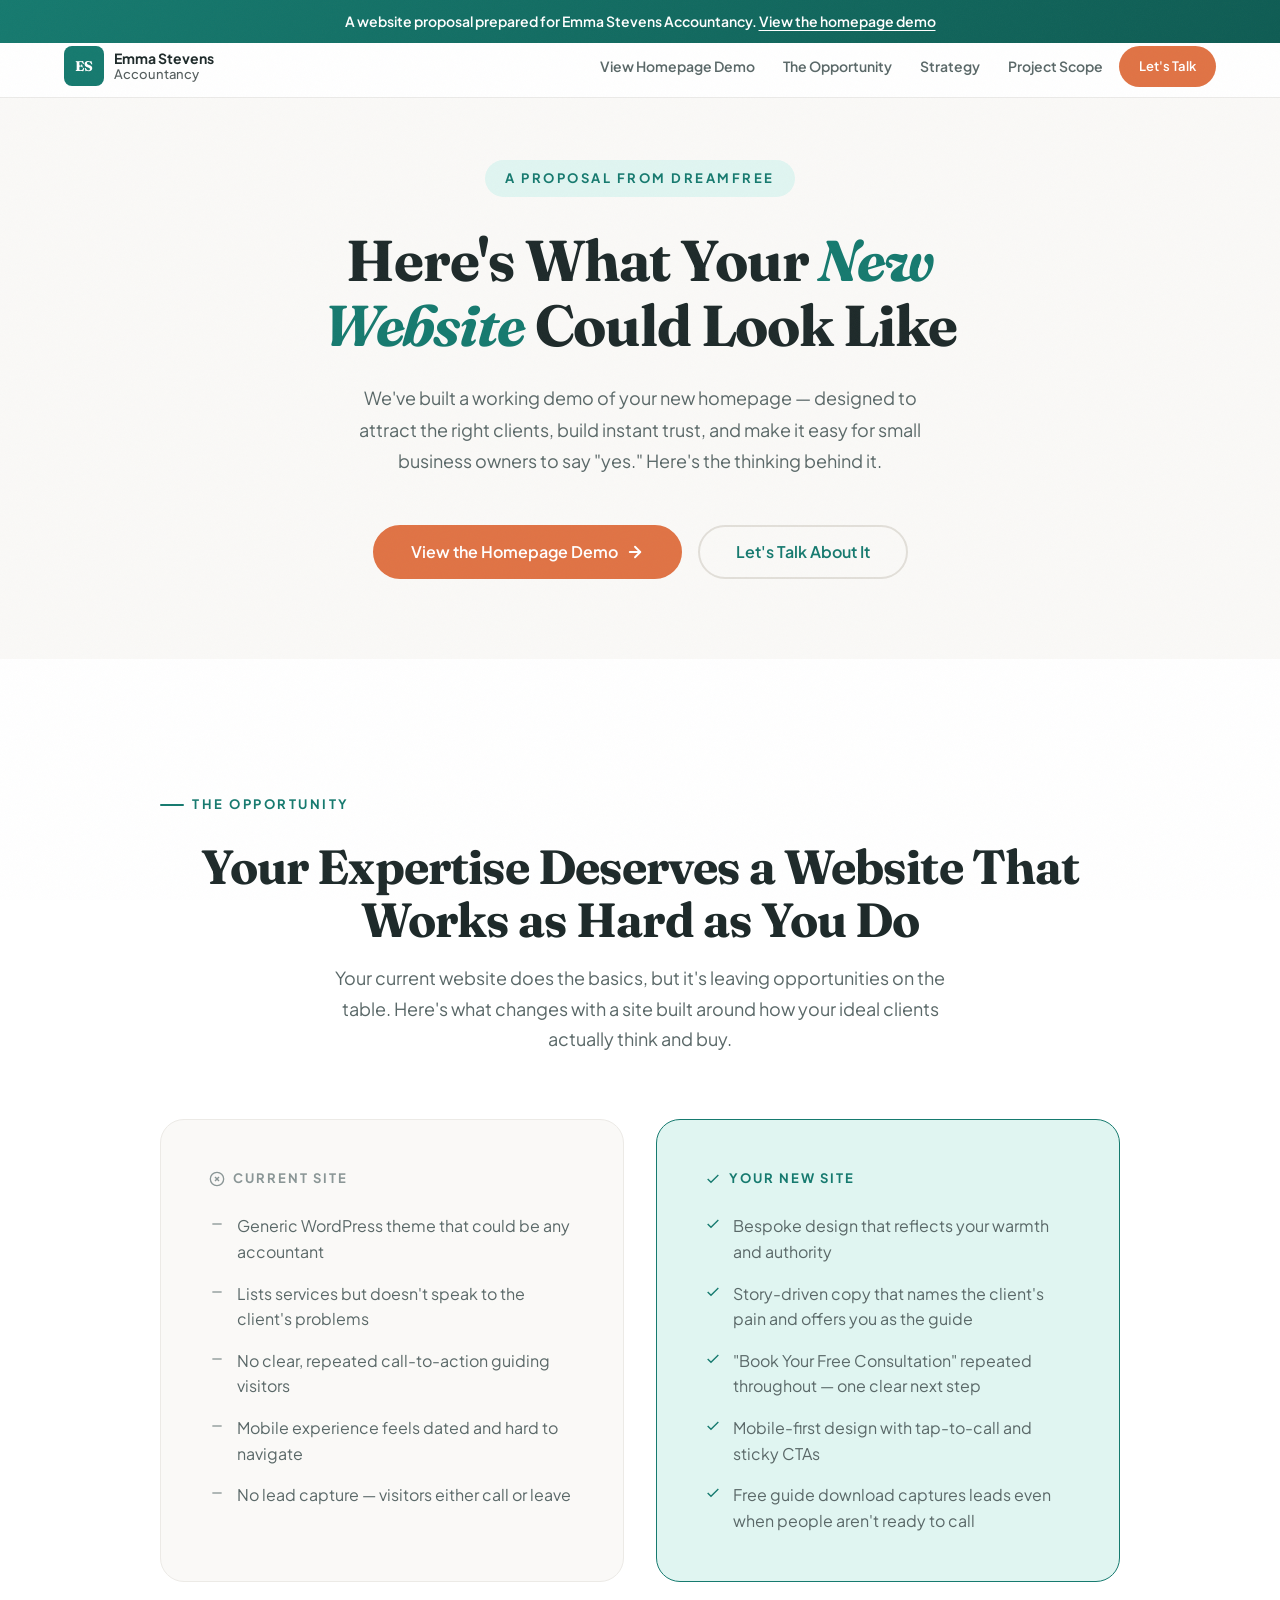
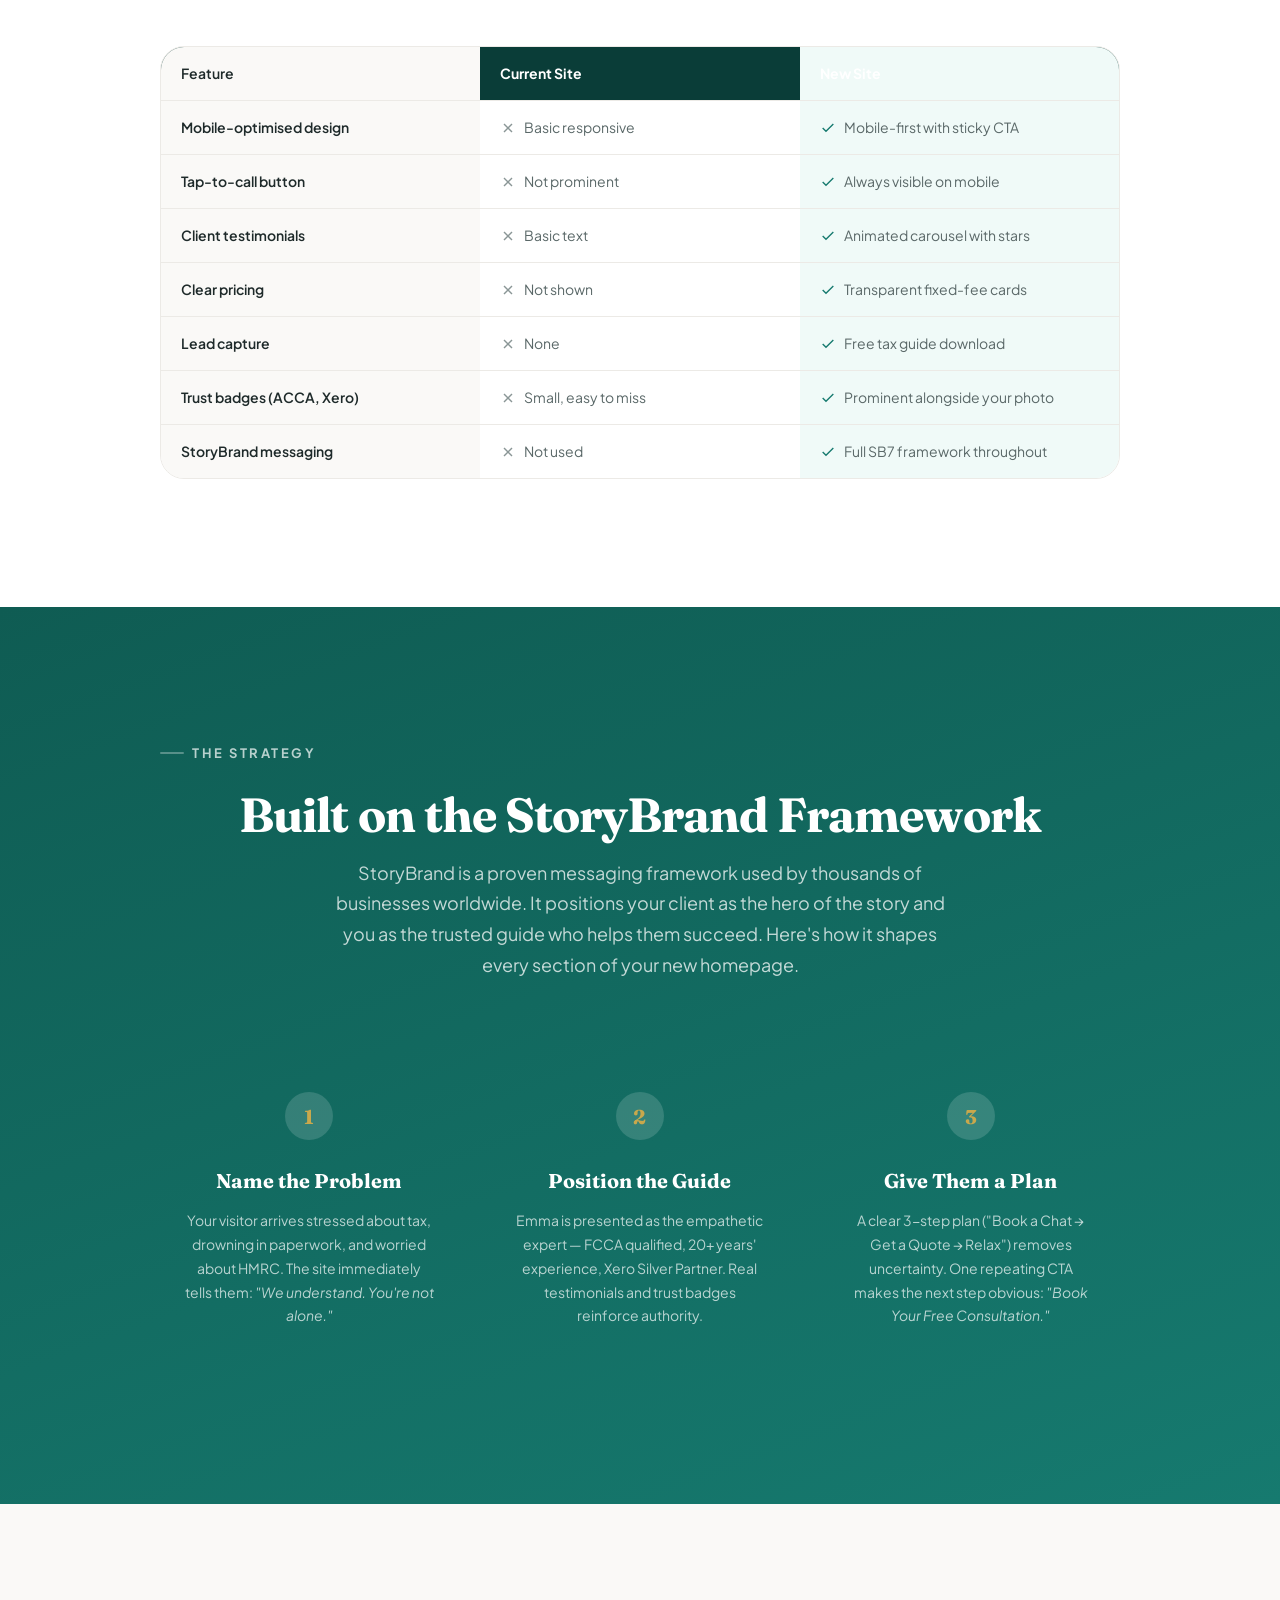
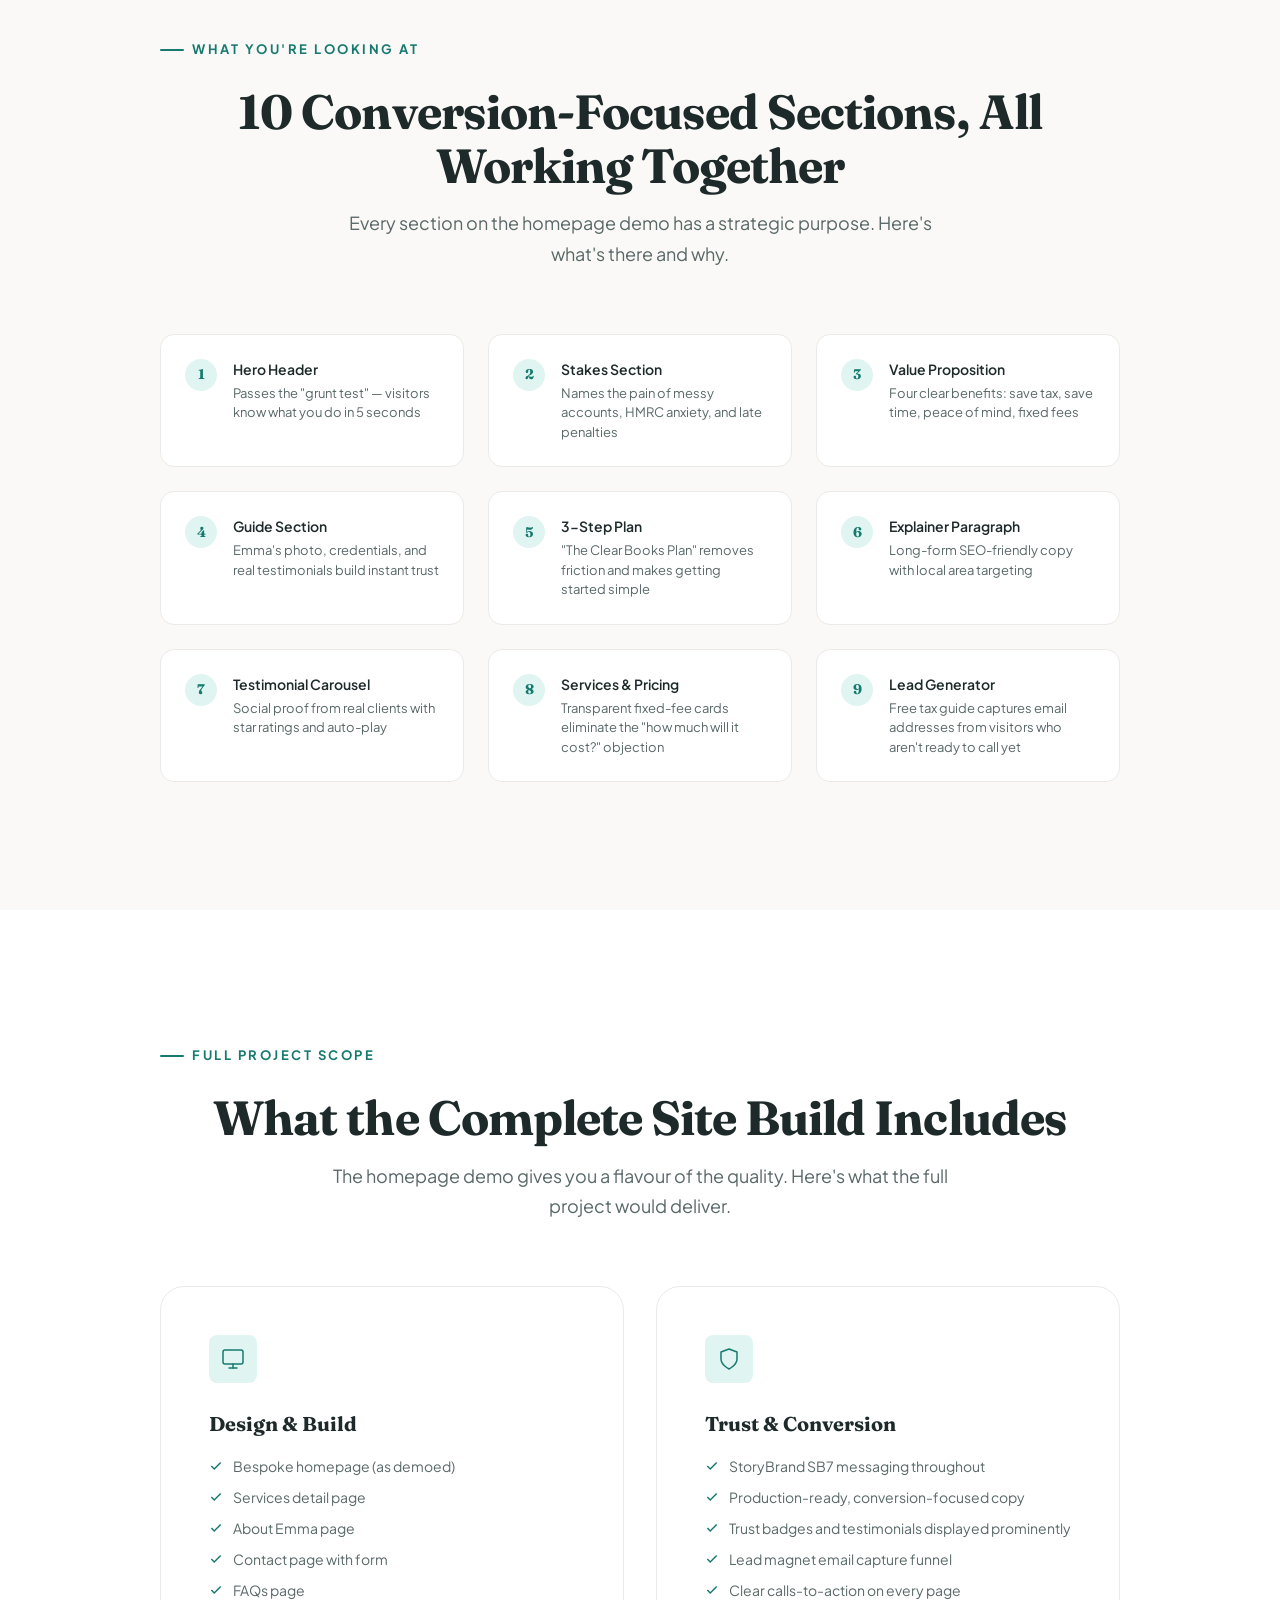
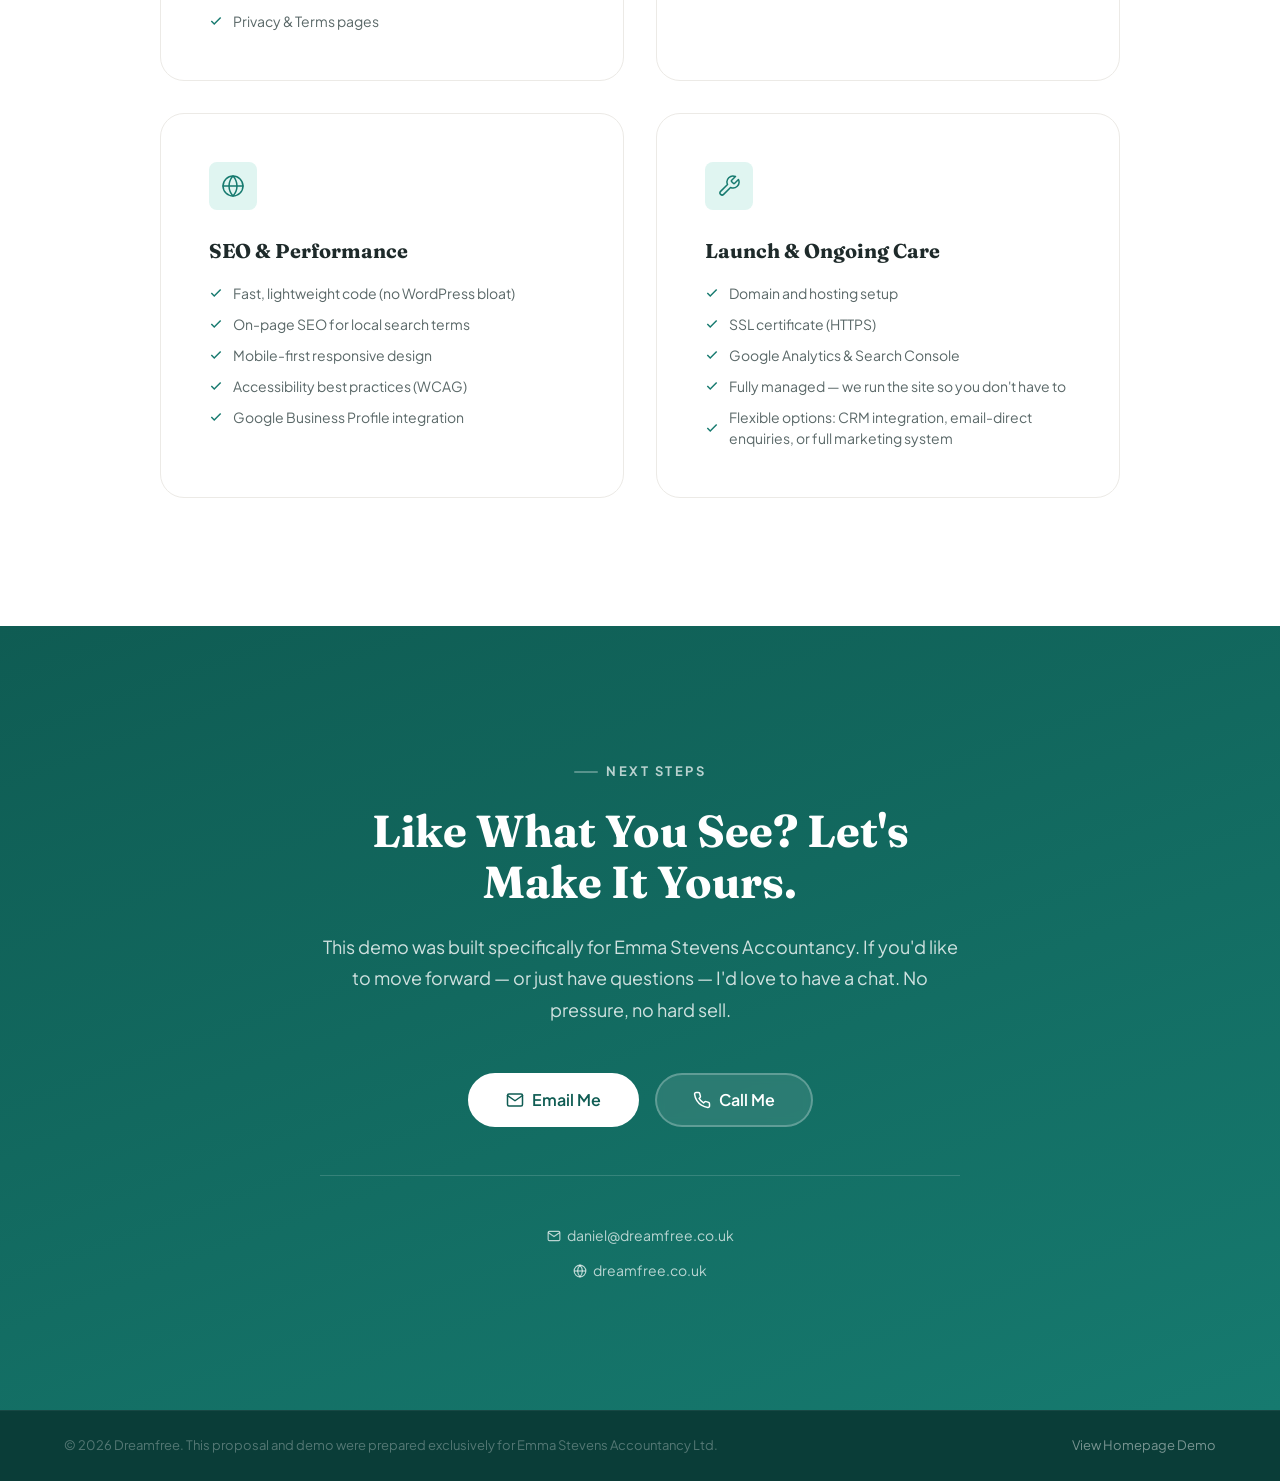
==== commit bca93476: "Update proposal page with correct contact details and managed service info" ====
--- a/sample.html
+++ b/sample.html
@@ -598,13 +598,13 @@
                     <div class="scope__card-icon">
                         <svg width="24" height="24" viewBox="0 0 24 24" fill="none" stroke="currentColor" stroke-width="1.5" stroke-linecap="round" stroke-linejoin="round"><path d="M14.7 6.3a1 1 0 0 0 0 1.4l1.6 1.6a1 1 0 0 0 1.4 0l3.77-3.77a6 6 0 0 1-7.94 7.94l-6.91 6.91a2.12 2.12 0 0 1-3-3l6.91-6.91a6 6 0 0 1 7.94-7.94l-3.76 3.76z"/></svg>
                     </div>
-                    <h3 class="scope__card-title">Launch &amp; Support</h3>
+                    <h3 class="scope__card-title">Launch &amp; Ongoing Care</h3>
                     <ul class="scope__card-list">
                         <li><svg width="14" height="14" viewBox="0 0 24 24" fill="none" stroke="currentColor" stroke-width="2.5"><polyline points="20 6 9 17 4 12"/></svg> Domain and hosting setup</li>
                         <li><svg width="14" height="14" viewBox="0 0 24 24" fill="none" stroke="currentColor" stroke-width="2.5"><polyline points="20 6 9 17 4 12"/></svg> SSL certificate (HTTPS)</li>
                         <li><svg width="14" height="14" viewBox="0 0 24 24" fill="none" stroke="currentColor" stroke-width="2.5"><polyline points="20 6 9 17 4 12"/></svg> Google Analytics &amp; Search Console</li>
-                        <li><svg width="14" height="14" viewBox="0 0 24 24" fill="none" stroke="currentColor" stroke-width="2.5"><polyline points="20 6 9 17 4 12"/></svg> Contact form connected to your email</li>
-                        <li><svg width="14" height="14" viewBox="0 0 24 24" fill="none" stroke="currentColor" stroke-width="2.5"><polyline points="20 6 9 17 4 12"/></svg> 30 days post-launch support</li>
+                        <li><svg width="14" height="14" viewBox="0 0 24 24" fill="none" stroke="currentColor" stroke-width="2.5"><polyline points="20 6 9 17 4 12"/></svg> Fully managed &mdash; we run the site so you don't have to</li>
+                        <li><svg width="14" height="14" viewBox="0 0 24 24" fill="none" stroke="currentColor" stroke-width="2.5"><polyline points="20 6 9 17 4 12"/></svg> Flexible options: CRM integration, email-direct enquiries, or full marketing system</li>
                     </ul>
                 </div>
             </div>
@@ -618,19 +618,19 @@
             <h2 class="prop-cta__title">Like What You See? Let's Make It Yours.</h2>
             <p class="prop-cta__text">This demo was built specifically for Emma Stevens Accountancy. If you'd like to move forward &mdash; or just have questions &mdash; I'd love to have a chat. No pressure, no hard sell.</p>
             <div class="proposal-hero__actions">
-                <a href="mailto:danny@dreamfree.co.uk" class="btn btn--white btn--lg">
+                <a href="mailto:daniel@dreamfree.co.uk" class="btn btn--white btn--lg">
                     <svg width="18" height="18" viewBox="0 0 24 24" fill="none" stroke="currentColor" stroke-width="2" stroke-linecap="round" stroke-linejoin="round" aria-hidden="true"><path d="M4 4h16c1.1 0 2 .9 2 2v12c0 1.1-.9 2-2 2H4c-1.1 0-2-.9-2-2V6c0-1.1.9-2 2-2z"/><polyline points="22,6 12,13 2,6"/></svg>
                     Email Me
                 </a>
-                <a href="tel:+447000000000" class="btn btn--ghost btn--lg">
+                <a href="tel:07786556885" class="btn btn--ghost btn--lg">
                     <svg width="18" height="18" viewBox="0 0 24 24" fill="none" stroke="currentColor" stroke-width="2" stroke-linecap="round" stroke-linejoin="round" aria-hidden="true"><path d="M22 16.92v3a2 2 0 0 1-2.18 2 19.79 19.79 0 0 1-8.63-3.07 19.5 19.5 0 0 1-6-6 19.79 19.79 0 0 1-3.07-8.67A2 2 0 0 1 4.11 2h3a2 2 0 0 1 2 1.72 12.84 12.84 0 0 0 .7 2.81 2 2 0 0 1-.45 2.11L8.09 9.91a16 16 0 0 0 6 6l1.27-1.27a2 2 0 0 1 2.11-.45 12.84 12.84 0 0 0 2.81.7A2 2 0 0 1 22 16.92z"/></svg>
                     Call Me
                 </a>
             </div>
             <div class="prop-cta__contact">
-                <a href="mailto:danny@dreamfree.co.uk">
+                <a href="mailto:daniel@dreamfree.co.uk">
                     <svg width="14" height="14" viewBox="0 0 24 24" fill="none" stroke="currentColor" stroke-width="2"><path d="M4 4h16c1.1 0 2 .9 2 2v12c0 1.1-.9 2-2 2H4c-1.1 0-2-.9-2-2V6c0-1.1.9-2 2-2z"/><polyline points="22,6 12,13 2,6"/></svg>
-                    danny@dreamfree.co.uk
+                    daniel@dreamfree.co.uk
                 </a>
                 <a href="https://dreamfree.co.uk">
                     <svg width="14" height="14" viewBox="0 0 24 24" fill="none" stroke="currentColor" stroke-width="2"><circle cx="12" cy="12" r="10"/><line x1="2" y1="12" x2="22" y2="12"/><path d="M12 2a15.3 15.3 0 0 1 4 10 15.3 15.3 0 0 1-4 10 15.3 15.3 0 0 1-4-10 15.3 15.3 0 0 1 4-10z"/></svg>
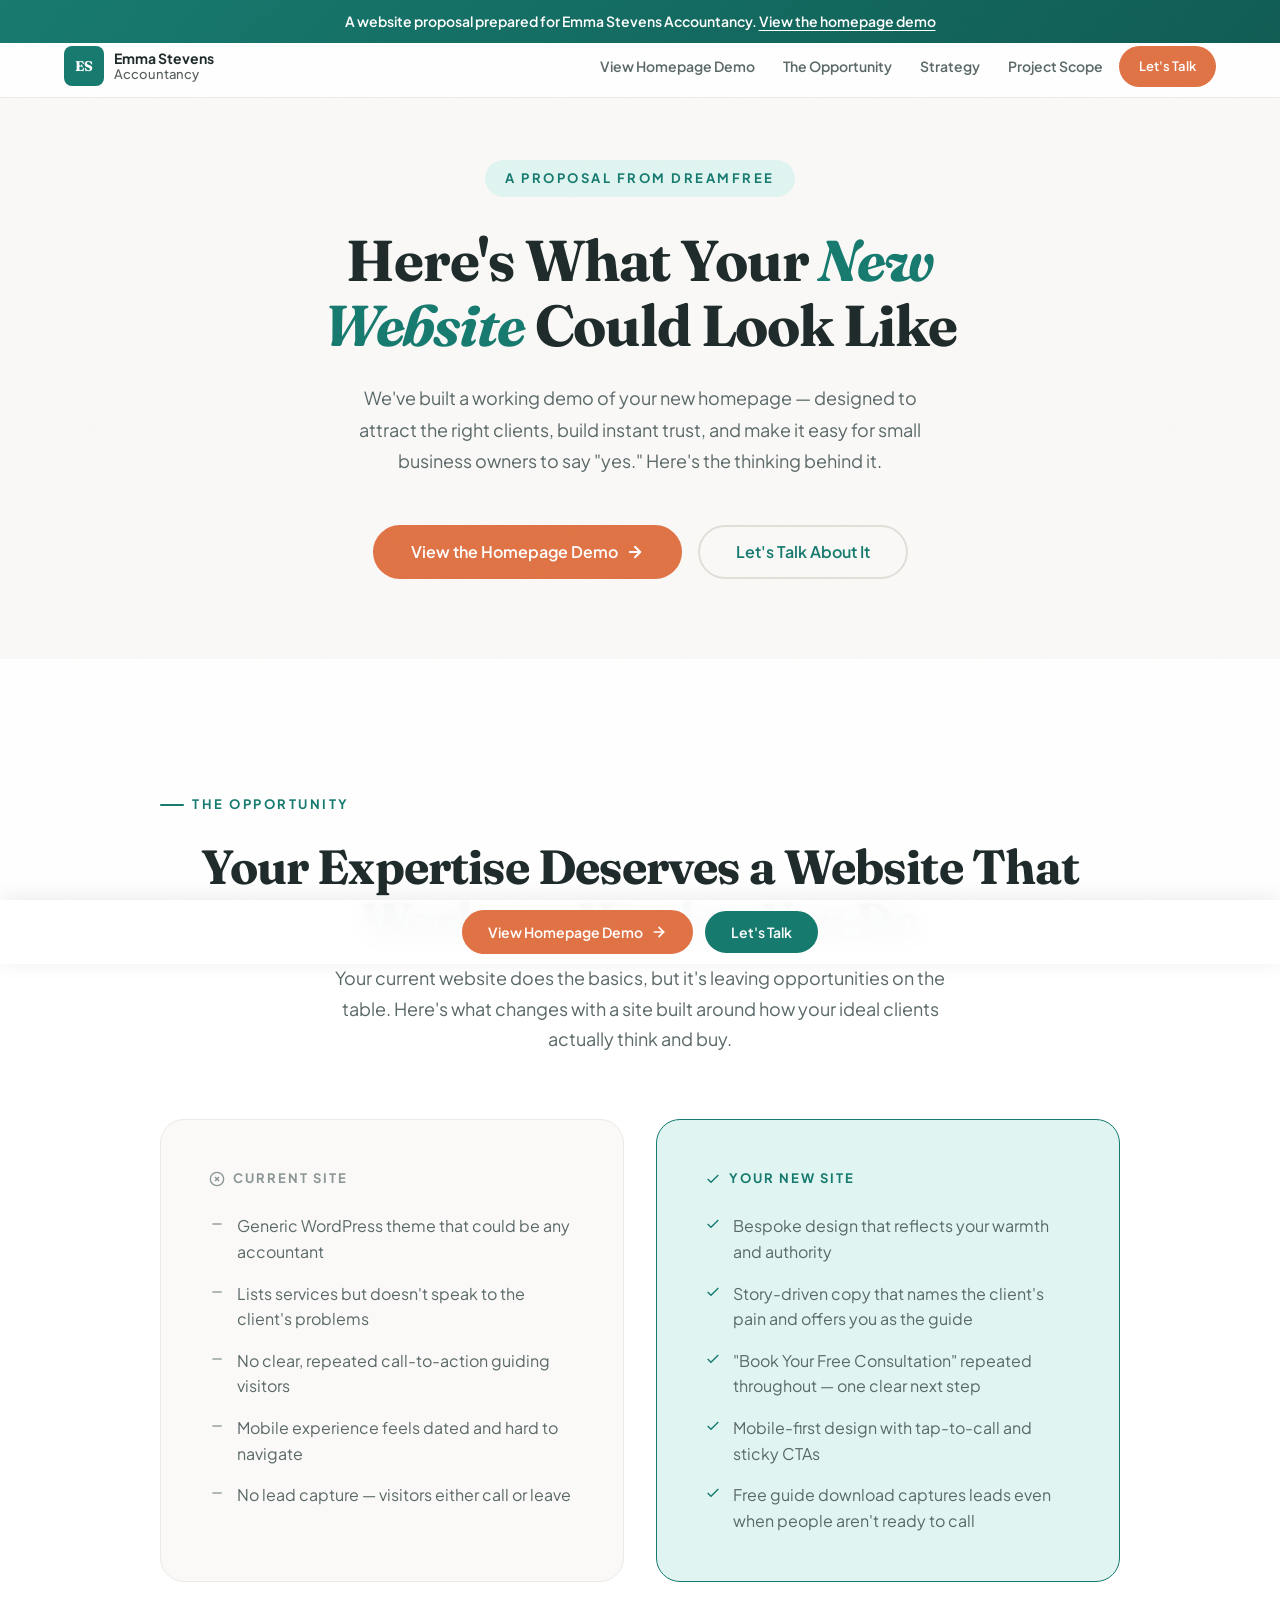
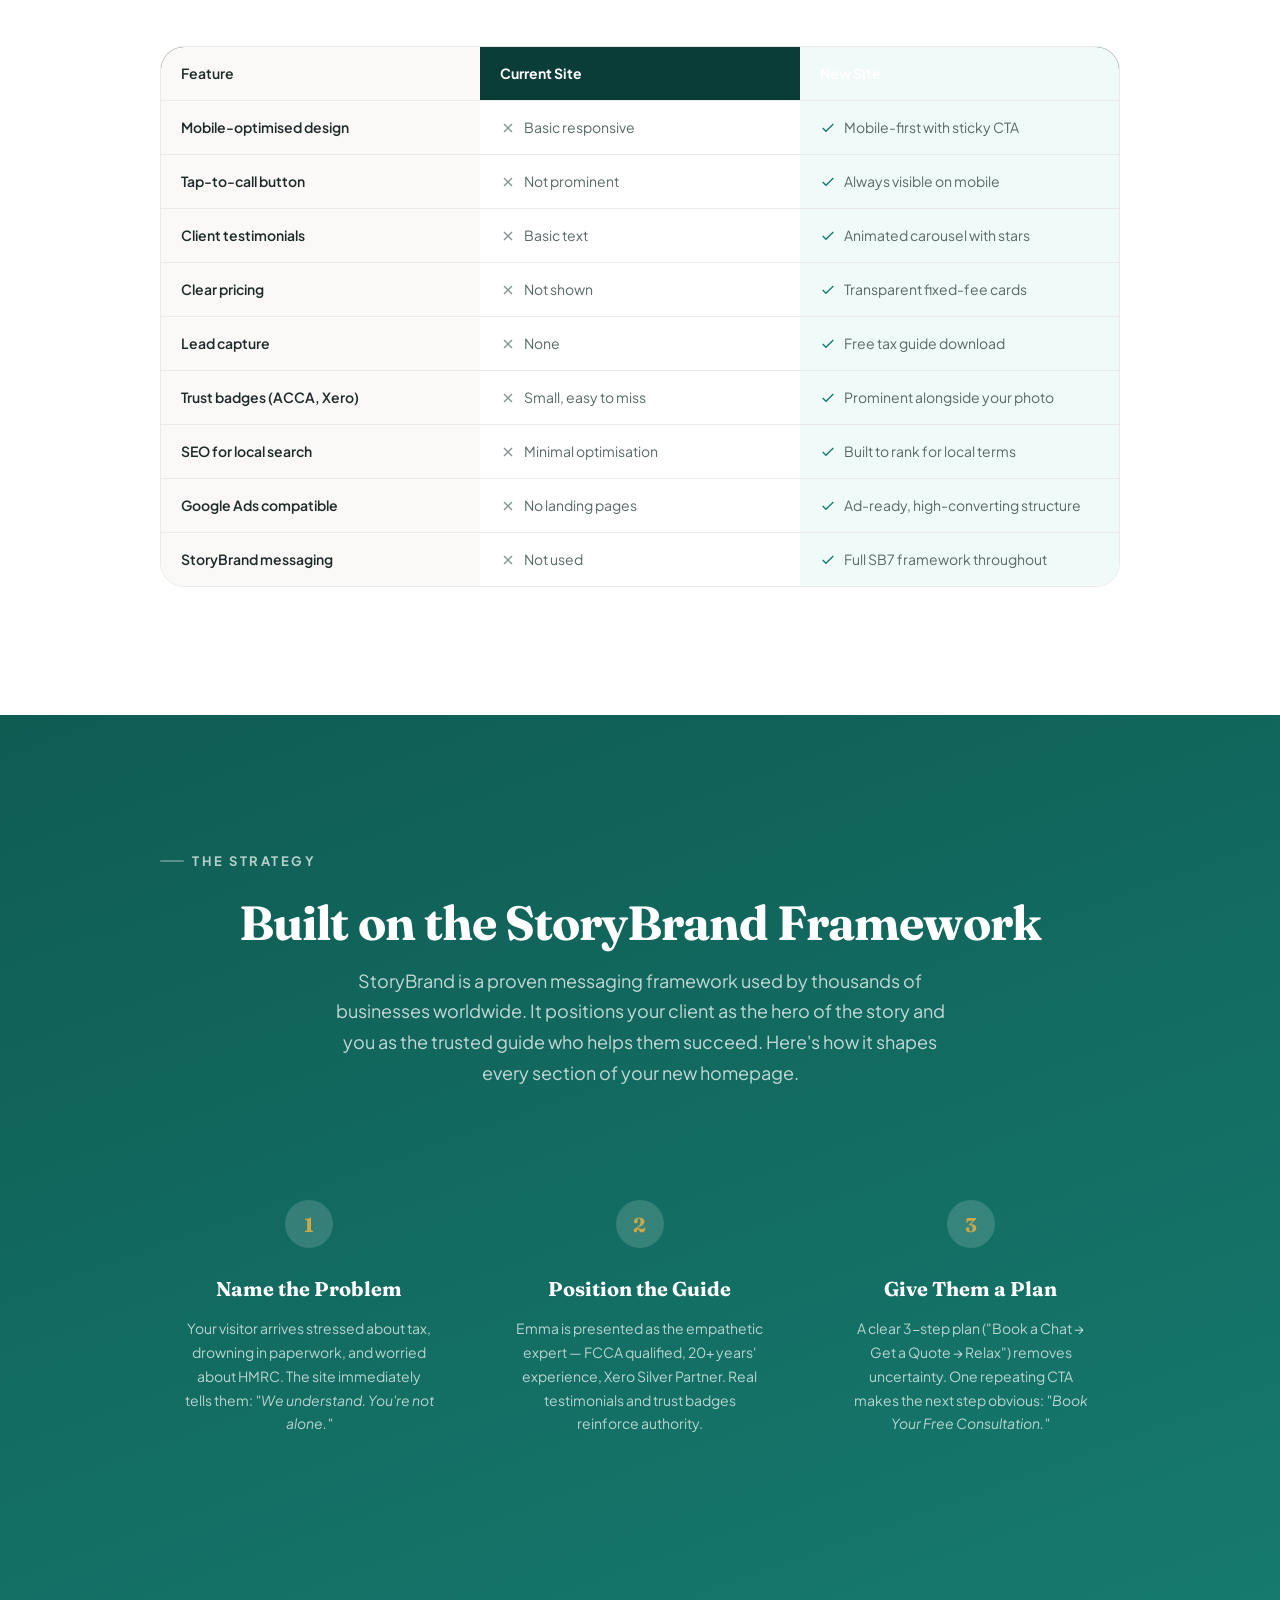
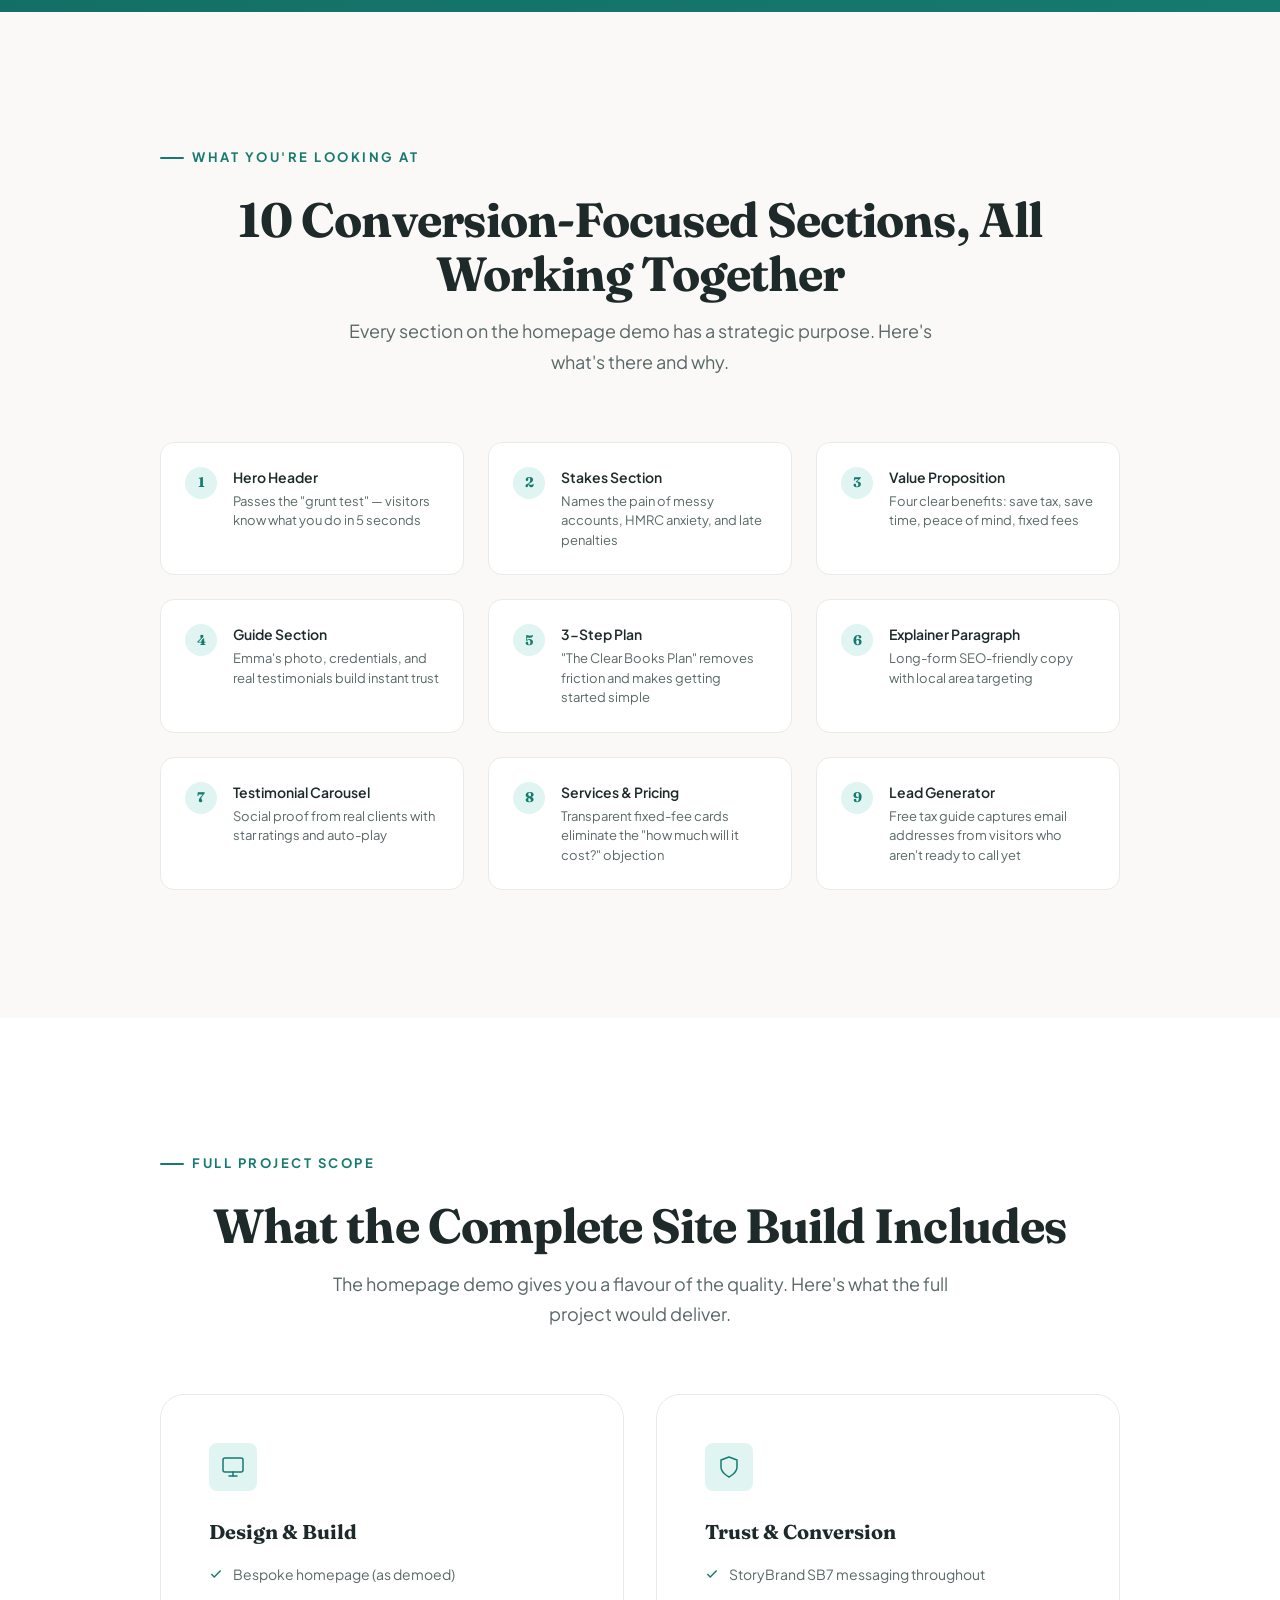
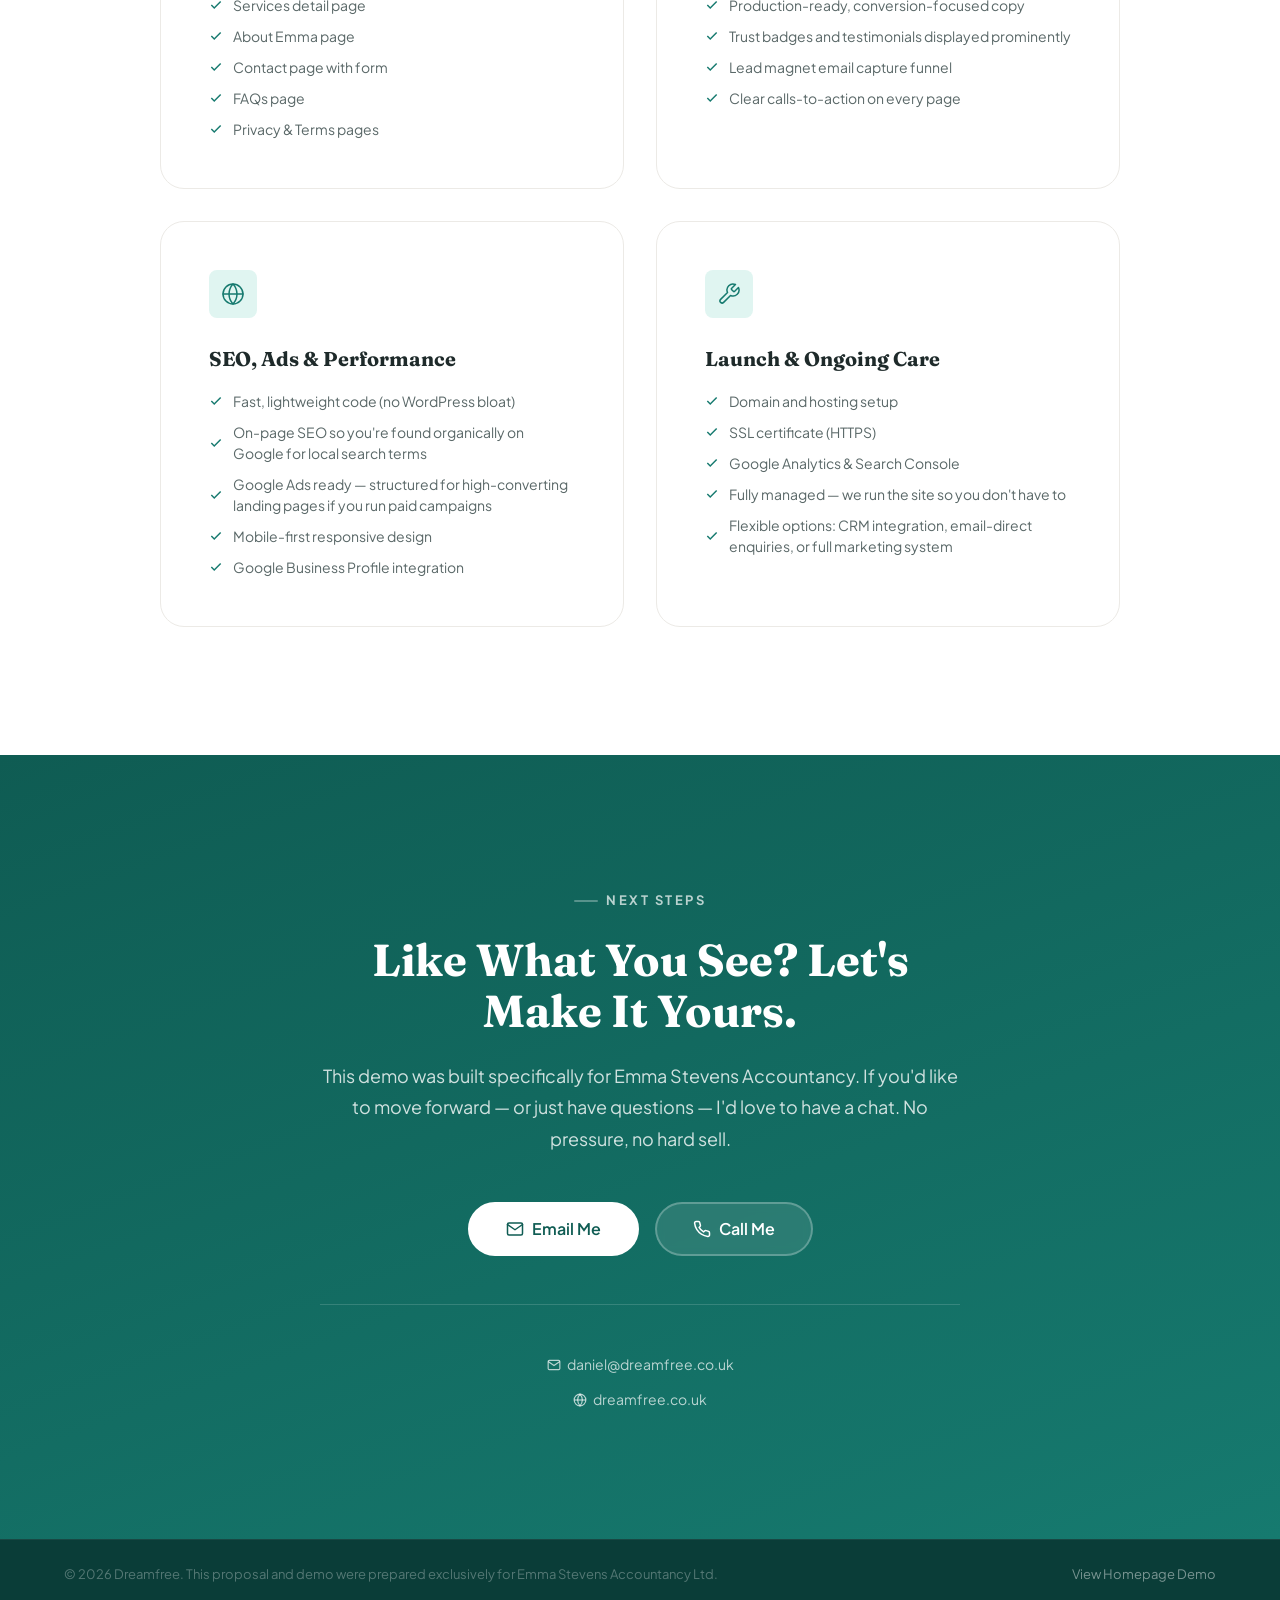
==== commit 7cf967bc: "Add sticky CTA bar, Google Ads compatibility copy, and SEO/Ads comparison rows" ====
--- a/sample.html
+++ b/sample.html
@@ -262,6 +262,31 @@
         }
         .comparison__cell svg.check { color: var(--color-primary); flex-shrink: 0; }
         .comparison__cell svg.cross { color: var(--color-text-light); flex-shrink: 0; }
+        /* Sticky proposal bar */
+        .proposal-sticky {
+            position: fixed;
+            bottom: 0; left: 0; right: 0;
+            z-index: 90;
+            background: rgba(255,255,255,0.95);
+            backdrop-filter: blur(16px) saturate(180%);
+            box-shadow: 0 -2px 20px rgba(0,0,0,0.08);
+            padding: 0.625rem 1.5rem;
+            padding-bottom: calc(0.625rem + env(safe-area-inset-bottom, 0px));
+            display: flex;
+            align-items: center;
+            justify-content: center;
+            gap: 0.75rem;
+            transform: translateY(100%);
+            transition: transform 0.4s cubic-bezier(0.22, 1, 0.36, 1);
+        }
+        .proposal-sticky.is-visible { transform: translateY(0); }
+        .proposal-sticky .btn { font-size: var(--fs-sm); padding: 0.75rem 1.5rem; }
+        @media (max-width: 599px) {
+            .proposal-sticky { gap: 0.5rem; padding: 0.625rem 1rem; }
+            .proposal-sticky .btn { flex: 1; padding: 0.75rem 0.75rem; font-size: var(--fs-xs); }
+            body { padding-bottom: 68px; }
+        }
+
         @media (max-width: 599px) {
             .comparison__row { grid-template-columns: 1fr; }
             .comparison__row--header { display: none; }
@@ -436,6 +461,16 @@
                     <div class="comparison__cell"><svg class="check" width="16" height="16" viewBox="0 0 24 24" fill="none" stroke="currentColor" stroke-width="2"><polyline points="20 6 9 17 4 12"/></svg> Prominent alongside your photo</div>
                 </div>
                 <div class="comparison__row">
+                    <div class="comparison__cell">SEO for local search</div>
+                    <div class="comparison__cell"><svg class="cross" width="16" height="16" viewBox="0 0 24 24" fill="none" stroke="currentColor" stroke-width="2"><line x1="18" y1="6" x2="6" y2="18"/><line x1="6" y1="6" x2="18" y2="18"/></svg> Minimal optimisation</div>
+                    <div class="comparison__cell"><svg class="check" width="16" height="16" viewBox="0 0 24 24" fill="none" stroke="currentColor" stroke-width="2"><polyline points="20 6 9 17 4 12"/></svg> Built to rank for local terms</div>
+                </div>
+                <div class="comparison__row">
+                    <div class="comparison__cell">Google Ads compatible</div>
+                    <div class="comparison__cell"><svg class="cross" width="16" height="16" viewBox="0 0 24 24" fill="none" stroke="currentColor" stroke-width="2"><line x1="18" y1="6" x2="6" y2="18"/><line x1="6" y1="6" x2="18" y2="18"/></svg> No landing pages</div>
+                    <div class="comparison__cell"><svg class="check" width="16" height="16" viewBox="0 0 24 24" fill="none" stroke="currentColor" stroke-width="2"><polyline points="20 6 9 17 4 12"/></svg> Ad-ready, high-converting structure</div>
+                </div>
+                <div class="comparison__row">
                     <div class="comparison__cell">StoryBrand messaging</div>
                     <div class="comparison__cell"><svg class="cross" width="16" height="16" viewBox="0 0 24 24" fill="none" stroke="currentColor" stroke-width="2"><line x1="18" y1="6" x2="6" y2="18"/><line x1="6" y1="6" x2="18" y2="18"/></svg> Not used</div>
                     <div class="comparison__cell"><svg class="check" width="16" height="16" viewBox="0 0 24 24" fill="none" stroke="currentColor" stroke-width="2"><polyline points="20 6 9 17 4 12"/></svg> Full SB7 framework throughout</div>
@@ -585,12 +620,12 @@
                     <div class="scope__card-icon">
                         <svg width="24" height="24" viewBox="0 0 24 24" fill="none" stroke="currentColor" stroke-width="1.5" stroke-linecap="round" stroke-linejoin="round"><circle cx="12" cy="12" r="10"/><line x1="2" y1="12" x2="22" y2="12"/><path d="M12 2a15.3 15.3 0 0 1 4 10 15.3 15.3 0 0 1-4 10 15.3 15.3 0 0 1-4-10 15.3 15.3 0 0 1 4-10z"/></svg>
                     </div>
-                    <h3 class="scope__card-title">SEO &amp; Performance</h3>
+                    <h3 class="scope__card-title">SEO, Ads &amp; Performance</h3>
                     <ul class="scope__card-list">
                         <li><svg width="14" height="14" viewBox="0 0 24 24" fill="none" stroke="currentColor" stroke-width="2.5"><polyline points="20 6 9 17 4 12"/></svg> Fast, lightweight code (no WordPress bloat)</li>
-                        <li><svg width="14" height="14" viewBox="0 0 24 24" fill="none" stroke="currentColor" stroke-width="2.5"><polyline points="20 6 9 17 4 12"/></svg> On-page SEO for local search terms</li>
+                        <li><svg width="14" height="14" viewBox="0 0 24 24" fill="none" stroke="currentColor" stroke-width="2.5"><polyline points="20 6 9 17 4 12"/></svg> On-page SEO so you're found organically on Google for local search terms</li>
+                        <li><svg width="14" height="14" viewBox="0 0 24 24" fill="none" stroke="currentColor" stroke-width="2.5"><polyline points="20 6 9 17 4 12"/></svg> Google Ads ready &mdash; structured for high-converting landing pages if you run paid campaigns</li>
                         <li><svg width="14" height="14" viewBox="0 0 24 24" fill="none" stroke="currentColor" stroke-width="2.5"><polyline points="20 6 9 17 4 12"/></svg> Mobile-first responsive design</li>
-                        <li><svg width="14" height="14" viewBox="0 0 24 24" fill="none" stroke="currentColor" stroke-width="2.5"><polyline points="20 6 9 17 4 12"/></svg> Accessibility best practices (WCAG)</li>
                         <li><svg width="14" height="14" viewBox="0 0 24 24" fill="none" stroke="currentColor" stroke-width="2.5"><polyline points="20 6 9 17 4 12"/></svg> Google Business Profile integration</li>
                     </ul>
                 </div>
@@ -640,6 +675,15 @@
         </div>
     </section>
 
+    <!-- Sticky proposal bar -->
+    <div class="proposal-sticky" id="proposalSticky">
+        <a href="index.html" class="btn btn--primary">
+            View Homepage Demo
+            <svg width="16" height="16" viewBox="0 0 24 24" fill="none" stroke="currentColor" stroke-width="2.5" stroke-linecap="round" stroke-linejoin="round" aria-hidden="true"><line x1="5" y1="12" x2="19" y2="12"/><polyline points="12 5 19 12 12 19"/></svg>
+        </a>
+        <a href="#next-steps" class="btn btn--accent">Let's Talk</a>
+    </div>
+
     <!-- Footer -->
     <div class="footer__bottom" style="background: var(--color-primary-deeper);">
         <div class="container footer__bottom-inner">
@@ -660,6 +704,19 @@
                 if (target) { e.preventDefault(); target.scrollIntoView({ behavior: 'smooth', block: 'start' }); }
             });
         });
+        /* Show sticky bar after scrolling past the hero */
+        var stickyBar = document.getElementById('proposalSticky');
+        if (stickyBar) {
+            var heroSection = document.querySelector('.proposal-hero');
+            if (heroSection && 'IntersectionObserver' in window) {
+                var obs = new IntersectionObserver(function (entries) {
+                    entries.forEach(function (entry) {
+                        stickyBar.classList.toggle('is-visible', !entry.isIntersecting);
+                    });
+                }, { threshold: 0 });
+                obs.observe(heroSection);
+            }
+        }
     </script>
 </body>
 </html>
